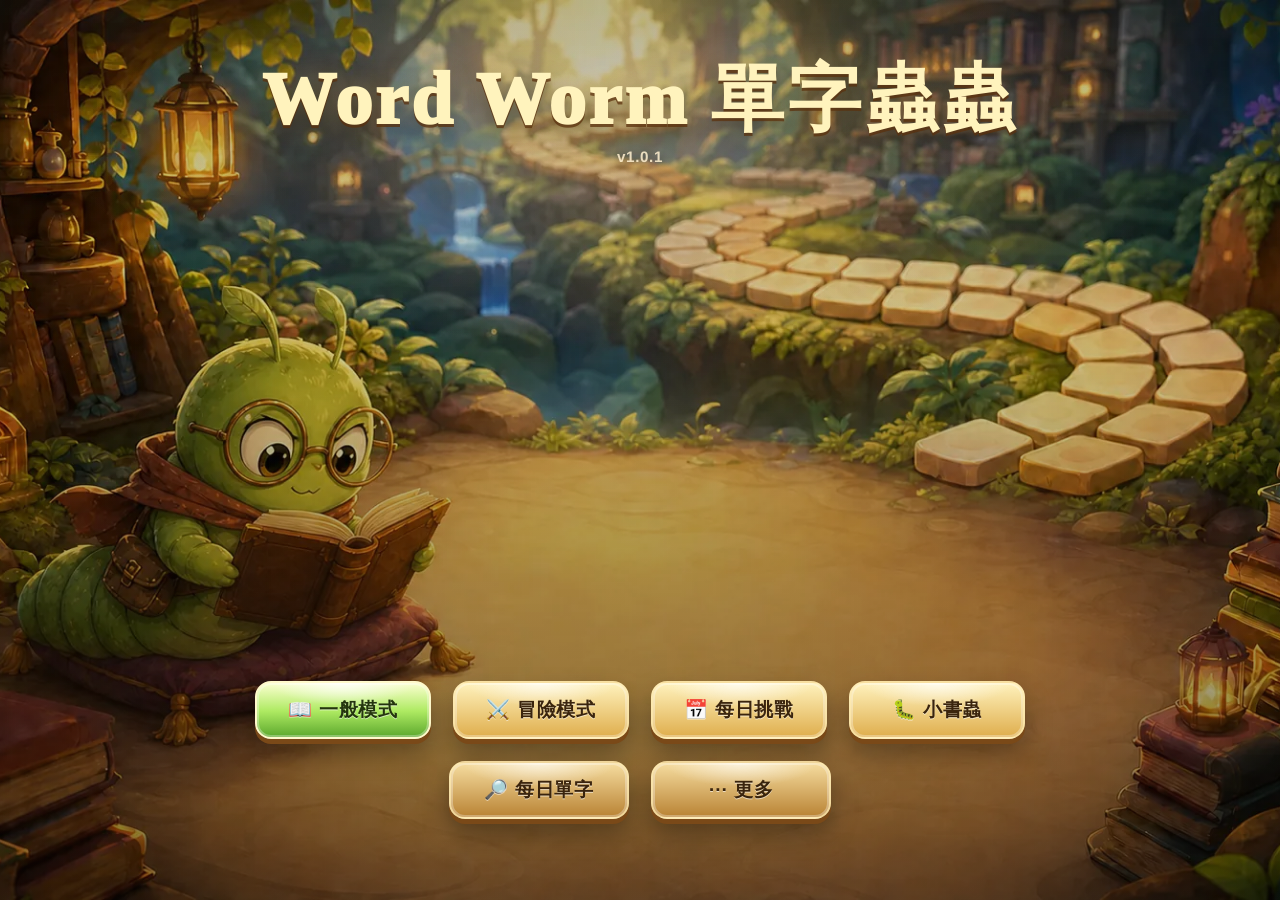
==== index.html @ 9b38b61a "update: 經典模式優化" ====
<!DOCTYPE html>
<html lang="zh-Hant">
<head>
<meta charset="UTF-8">
<meta name="viewport" content="width=device-width, initial-scale=1.0, maximum-scale=1.0, user-scalable=no, viewport-fit=cover">
<title>Word Worm 單字蟲蟲</title>
<meta name="description" content="Word Worm 單字蟲蟲：在手機上拼字、冒險、挑戰每日單字。">
<meta name="theme-color" content="#5c3f20">
<meta name="mobile-web-app-capable" content="yes">
<meta name="apple-mobile-web-app-capable" content="yes">
<meta name="apple-mobile-web-app-title" content="Word Worm">
<meta name="apple-mobile-web-app-status-bar-style" content="black-translucent">
<link rel="manifest" href="./manifest.webmanifest">
<link rel="apple-touch-icon" sizes="180x180" href="./apple-touch-icon.png">
<link rel="apple-touch-icon-precomposed" sizes="180x180" href="./apple-touch-icon.png">
<link rel="icon" href="./favicon.ico" sizes="any">
<link rel="icon" type="image/png" sizes="192x192" href="./assets/icons/icon-192.png">
<!-- CSS 已按職責拆檔；載入順序＝原 style.css 的 cascade 順序，不可任意調換
     （daily-kids.css 內含順序相依的 #mode-select 規則，詳見該檔檔頭說明） -->
<link rel="stylesheet" href="css/base.css">
<link rel="stylesheet" href="css/adventure.css">
<link rel="stylesheet" href="css/board.css">
<link rel="stylesheet" href="css/gameover.css">
<link rel="stylesheet" href="css/daily-kids.css">
<link rel="stylesheet" href="css/word-of-day.css">
</head>
<body class="home-screen">
  <div id="library-bg" aria-hidden="true"></div>
  <h1>Word Worm 單字蟲蟲</h1>
  <div id="app-version" aria-label="版本號">v1.0.1</div>
  <div id="mode-select">
    <button id="modesel-classic" class="mode-btn mode-entry">📖 一般模式</button>
    <button id="modesel-adventure" class="mode-btn mode-entry">⚔️ 冒險模式</button>
    <button id="modesel-daily" class="mode-btn mode-entry">📅 每日挑戰</button>
    <button id="modesel-kids" class="mode-btn mode-entry">🐛 小書蟲</button>
    <button id="wotd-open" class="mode-btn mode-entry utility-btn">🔎 每日單字</button>
    <div id="more-menu" class="more-menu mode-entry">
      <button id="more-toggle" class="mode-btn utility-btn" type="button" aria-expanded="false" aria-controls="more-menu-panel">⋯ 更多</button>
      <div id="more-menu-panel" role="menu" aria-label="更多選項" hidden>
        <button id="profile-open" class="more-menu-item" type="button" role="menuitem">👤 玩家</button>
        <button id="wordbook-open" class="more-menu-item" type="button" role="menuitem">⭐ 我的單字本</button>
        <button id="sync-open" class="more-menu-item" type="button" role="menuitem">🔁 同步進度</button>
      </div>
    </div>
    <button id="home-return" class="mode-btn top-action-btn">🏠 回到首頁</button>
    <button id="sound-toggle" class="mode-btn top-action-btn" aria-pressed="false" title="關閉音效">🔇 關閉音效</button>
  </div>
  <div id="stage">
    <div id="worm-corner">
      <div id="worm-stage">
        <span id="wormface"><svg id="wormsvg" width="52" height="40" viewBox="0 0 52 40">
          <!-- 尾節 -->
          <circle cx="10" cy="30" r="8" fill="#7ec850"/>
          <circle cx="20" cy="28" r="9" fill="#8fd45f"/>
          <!-- 頭 -->
          <circle cx="34" cy="22" r="13" fill="#9ee06e"/>
          <!-- 觸角 -->
          <path d="M28 11 Q26 4 22 3" stroke="#5da13a" stroke-width="2" fill="none" stroke-linecap="round"/>
          <path d="M38 10 Q40 3 44 2" stroke="#5da13a" stroke-width="2" fill="none" stroke-linecap="round"/>
          <circle cx="22" cy="3" r="2.2" fill="#ffd97a"/>
          <circle cx="44" cy="2" r="2.2" fill="#ffd97a"/>
          <!-- 眼鏡 -->
          <circle cx="29" cy="20" r="5.5" fill="#fff" stroke="#3a6fd8" stroke-width="1.8"/>
          <circle cx="41" cy="20" r="5.5" fill="#fff" stroke="#3a6fd8" stroke-width="1.8"/>
          <line x1="34.5" y1="20" x2="35.5" y2="20" stroke="#3a6fd8" stroke-width="1.8"/>
          <!-- 眼睛（可換表情） -->
          <g id="worm-eyes-normal">
            <circle cx="29.5" cy="20.5" r="2.4" fill="#333"/><circle cx="41.5" cy="20.5" r="2.4" fill="#333"/>
            <circle cx="30.3" cy="19.7" r=".8" fill="#fff"/><circle cx="42.3" cy="19.7" r=".8" fill="#fff"/>
          </g>
          <g id="worm-eyes-happy" style="display:none">
            <path d="M27 21 Q29.5 18 32 21" stroke="#333" stroke-width="1.8" fill="none" stroke-linecap="round"/>
            <path d="M39 21 Q41.5 18 44 21" stroke="#333" stroke-width="1.8" fill="none" stroke-linecap="round"/>
          </g>
          <!-- 腮紅 + 嘴 -->
          <circle cx="26" cy="26" r="2" fill="#ffb0a0" opacity=".7"/>
          <circle cx="44" cy="26" r="2" fill="#ffb0a0" opacity=".7"/>
          <path id="worm-mouth" d="M32 28 Q35 31 38 28" stroke="#5a3a1a" stroke-width="1.6" fill="none" stroke-linecap="round"/>
        </svg></span>
        <svg id="worm-shelf" viewBox="0 0 118 26" preserveAspectRatio="xMidYMax meet">
          <ellipse cx="59" cy="23" rx="52" ry="3" fill="#000" opacity=".25"/>
          <rect x="10" y="10" width="98" height="9" rx="2" fill="#8a5a2a"/>
          <rect x="10" y="10" width="98" height="3" rx="1.5" fill="#a8723a"/>
          <rect x="14" y="2" width="90" height="9" rx="2" fill="#6a7a3a"/>
          <rect x="14" y="2" width="90" height="3" rx="1.5" fill="#8a9a5a"/>
        </svg>
      </div>
      <div id="speech-bubble"></div>
    </div>
    <div id="game-panel">
      <div id="adv-hud">
        <section id="adv-map" aria-label="冒險地圖">
          <div id="adv-map-head">
            <div>
              <div id="adv-map-title">冒險地圖</div>
              <div id="adv-map-summary">選擇已解鎖的關卡開始挑戰。</div>
            </div>
            <div class="adv-map-actions">
              <button id="adv-story-open" class="secondary adv-mini-btn">閱讀故事</button>
              <button id="adv-map-reset" class="secondary adv-mini-btn">重新開始遊戲</button>
            </div>
          </div>
          <div id="adv-hero-panel" aria-label="書蟲成長">
            <div class="adv-hero-row">
              <strong id="adv-hero-title">Lex Lv.1</strong>
              <span id="adv-hero-exptext">EXP 0/60</span>
            </div>
            <progress id="adv-hero-expbar" max="60" value="0"></progress>
            <div class="adv-hero-stats">
              <span>Max HP <b id="adv-hero-maxhp">100</b></span>
              <span>傷害 +<b id="adv-hero-atk">0</b></span>
            </div>
          </div>
          <article id="adv-story-card" aria-live="polite">
            <div class="adv-story-kicker">活字圖書館紀錄</div>
            <h2 id="adv-story-title">活字圖書館的裂縫</h2>
            <p id="adv-story-text">午夜十二點，圖書館的燈沒有熄。</p>
            <p id="adv-story-goal">拼回散落的字母，修復失序的書頁。</p>
          </article>
          <div id="adv-map-path"></div>
        </section>
        <section id="adv-battle" aria-label="冒險戰鬥">
          <div id="adv-battle-actions">
            <button id="adv-back-map" class="secondary adv-mini-btn">冒險地圖</button>
            <button id="adv-battle-reset" class="secondary adv-mini-btn">重新開始遊戲</button>
          </div>
          <div id="adv-battle-stage" class="has-adv-stage-theme adv-stage-dusty-library">
            <div id="adv-stage-world" aria-hidden="true">
              <div class="adv-stage-layer adv-stage-far"></div>
              <div class="adv-stage-layer adv-stage-mid"></div>
              <div class="adv-stage-layer adv-stage-ground"></div>
            </div>
            <div id="adv-chapter">第 1 章：塵封的書庫</div>
            <div id="adv-floating-word" aria-label="目前拼出的字"></div>
            <div id="adv-advance-banner" aria-live="polite"></div>
            <div id="adv-combatants">
              <div id="adv-player-combatant" class="adv-combatant">
                <div id="adv-player-sprite" class="adv-sprite-card" aria-label="玩家蟲蟲">
                  <img class="adv-character-img adv-player-img" src="assets/characters/bookworm-hero.webp" width="720" height="577" decoding="async" alt="日式奇幻書蟲">
                </div>
                <div class="adv-nameplate">
                  <div class="adv-name-row"><span id="adv-player-name">Lex Lv.1</span><span id="adv-player-hptext">100/100</span></div>
                  <div class="hpbar-wrap"><div id="adv-player-hpbar" class="hpbar player"></div></div>
                </div>
              </div>
              <div id="adv-damage-preview">預估傷害 —</div>
              <div id="adv-monster-combatant" class="adv-combatant">
                <div class="adv-sprite-card"><div id="adv-monster-sprite"></div></div>
                <div class="adv-nameplate">
                  <div class="adv-name-row"><span id="adv-monster-name">—</span><span id="adv-monster-hptext">0/0</span></div>
                  <div class="hpbar-wrap"><div id="adv-monster-hpbar" class="hpbar monster"></div></div>
                </div>
              </div>
            </div>
          </div>
        </section>
      </div>
      <!-- 每日挑戰 HUD：三個子畫面（entry／topbar+棋盤／locked）由
           body 的 daily-view-* class 切換，邏輯在 js/daily.js -->
      <div id="daily-hud">
        <section id="daily-entry" aria-label="每日挑戰說明">
          <div id="daily-entry-title">📅 每日挑戰 <b id="daily-entry-no">#1</b></div>
          <div id="daily-entry-rules"></div>
          <div id="daily-entry-streak">🔥 連續挑戰 <b>0</b> 天</div>
          <button id="daily-start">開始今日挑戰</button>
        </section>
        <div id="daily-topbar">
          <span id="daily-progress">分數 <b>0</b> / 300</span>
          <span id="daily-tiles">已用 <b>0</b> 磚｜剩 <b>49</b> 磚</span>
          <span id="daily-actions">
            <button id="daily-help" class="secondary" title="查看規則">❓ 規則</button>
            <button id="daily-endrun" class="secondary danger-action">放棄挑戰</button>
          </span>
        </div>
        <section id="daily-locked" aria-label="今日已完成">
          <h3>今日挑戰已完成 ✅</h3>
          <div id="daily-locked-result"></div>
          <button id="daily-locked-copy">📋 複製結果</button>
          <div id="daily-locked-tomorrow">明天再來！距離明日題目</div>
          <div id="daily-countdown">--:--:--</div>
        </section>
      </div>
      <section id="kids-hud" aria-label="小書蟲幼兒模式">
        <div id="kids-toolbar">
          <button id="kids-sticker-open" class="kids-icon-btn" type="button" aria-label="貼紙簿" title="貼紙簿">📒</button>
          <button id="kids-speak" class="kids-icon-btn" type="button" aria-label="再聽一次" title="再聽一次">🔊</button>
          <button id="kids-settings-hold" class="kids-icon-btn" type="button" aria-label="家長設定，長按三秒開啟" title="長按 3 秒開啟家長設定">⚙️</button>
        </div>
        <div id="kids-scene">
          <div id="kids-theme-icon" aria-hidden="true">🌿</div>
          <button id="kids-picture" type="button" aria-label="圖片，點一下再聽一次">🐱</button>
          <div id="kids-slots" aria-label="單字空格"></div>
          <div id="kids-letter-bank" aria-label="字母選項"></div>
        </div>
        <div id="kids-worm-yard" aria-label="小書蟲成長">
          <div id="kids-worm" aria-hidden="true"></div>
        </div>
      </section>
      <div id="rankbar" style="font-size:.75rem;opacity:.8;margin-bottom:4px;">
        <span id="ranktitle">見習書蟲</span>　<progress id="lvprog" max="100" value="0" style="width:120px;height:8px;"></progress>
      </div>
      <div id="hud">
        <span>等級 <b id="level">1</b></span>
        <span>分數 <b id="score">0</b></span>
        <span>單字 <b id="wordcount">0</b></span>
        <span>最佳 <b id="bestword">—</b></span>
      </div>
      <div id="bonusbar" style="font-size:.8rem;margin-bottom:2px;">🎯 獎勵單字：<b id="bonusword" style="color:#8fd47a;letter-spacing:2px;">—</b> <span style="opacity:.6;">(×3 分)</span></div>
      <div id="classic-pressure" aria-live="polite">
        <span id="classic-pressure-main">🔥 Lv.1-2 安全期</span>
        <span id="classic-pressure-note">5 字母以上可降低燃燒壓力</span>
      </div>
      <div id="gem-guide" aria-label="寶石磚獎勵說明">
        <span class="gem-guide-title">◆ 寶石磚</span>
        <span><span class="gem-swatch gem-green"></span><span id="gem-guide-green">綠磚：分數 +100</span></span>
        <span><span class="gem-swatch gem-gold"></span><span id="gem-guide-gold">黃磚：分數 +250</span></span>
        <span><span class="gem-swatch gem-sapphire"></span><span id="gem-guide-sapphire">藍磚：分數 +500</span></span>
        <span><span class="gem-swatch gem-diamond"></span><span id="gem-guide-diamond">鑽石磚：分數 +1000</span></span>
      </div>
      <div id="current">&nbsp;</div>
      <div id="board"></div>
      <div id="controls">
        <button id="submit">拼字！</button>
        <button id="clear" class="secondary">清除</button>
        <button id="shuffle" class="secondary">洗牌：出燃燒磚</button>
        <button id="mode" class="secondary">🎲 經典</button>
      </div>
      <aside id="adv-items-panel" class="adv-side-panel" aria-label="道具欄">
        <div class="adv-panel-title">道具欄 <span id="adv-item-total-tag" class="adv-small-tag">0 個</span></div>
        <div id="adv-items-list" class="adv-items-list"></div>
        <div class="adv-items-help">道具不觸發怪物反擊；通關後會補給。</div>
      </aside>
      <aside id="adv-skills-panel" class="adv-side-panel" aria-label="怪物技能">
        <div class="adv-panel-title">怪物技能 <span id="adv-skill-monster-tag" class="adv-small-tag">—</span></div>
        <div id="adv-skills-list"></div>
      </aside>
      <section id="adv-mobile-drawers" aria-label="手機版冒險摘要">
        <div class="adv-mobile-panel">
          <div class="adv-drawer-row">道具欄 <span id="adv-items-summary">—</span></div>
          <div id="adv-mobile-items-list" class="adv-items-list adv-mobile-items-list"></div>
        </div>
        <div class="adv-drawer-row">怪物技能 <span id="adv-skills-summary">—</span></div>
        <div id="adv-mobile-skills-list" class="adv-mobile-skills-list"></div>
      </section>
    </div>
  </div>
  <div id="toast"></div>
  <div id="wotd-modal" class="word-modal" role="dialog" aria-modal="true" aria-labelledby="wotd-word" hidden>
    <article id="wotd-card" class="word-card">
      <div class="word-card-top">
        <div>
          <div class="word-card-kicker">Word of the Day</div>
          <div id="wotd-date" class="word-card-date">—</div>
        </div>
        <div class="word-card-actions">
          <button id="wotd-speak-word" class="icon-btn speech-only" type="button" title="朗讀單字" aria-label="朗讀單字">🔊</button>
          <button id="wotd-favorite" class="icon-btn" type="button" title="收藏單字" aria-label="收藏單字">☆</button>
          <button id="wotd-close" class="icon-btn" type="button" title="關閉" aria-label="關閉">✕</button>
        </div>
      </div>
      <div id="wotd-loading" class="word-card-loading">每日單字載入中…</div>
      <div id="wotd-content" class="word-card-content" hidden>
        <h2 id="wotd-word">—</h2>
        <div class="word-meta">
          <span id="wotd-ipa">—</span>
          <span id="wotd-pos">—</span>
        </div>
        <dl class="word-defs">
          <div><dt>中文</dt><dd id="wotd-zh">—</dd></div>
          <div><dt>English</dt><dd id="wotd-en">—</dd></div>
        </dl>
        <div class="word-example">
          <div class="word-example-label">Academic</div>
          <p id="wotd-academic">—</p>
          <button id="wotd-speak-academic" class="mini-speak speech-only" type="button" title="朗讀學術例句" aria-label="朗讀學術例句">🔊</button>
        </div>
        <div class="word-example">
          <div class="word-example-label">Everyday</div>
          <p id="wotd-life">—</p>
          <button id="wotd-speak-life" class="mini-speak speech-only" type="button" title="朗讀生活例句" aria-label="朗讀生活例句">🔊</button>
        </div>
      </div>
    </article>
  </div>
  <div id="wordbook-modal" class="word-modal" role="dialog" aria-modal="true" aria-labelledby="wordbook-title" hidden>
    <article id="wordbook-card" class="word-card wordbook-card">
      <div class="word-card-top">
        <div>
          <div class="word-card-kicker">My Vocabulary Notebook</div>
          <h2 id="wordbook-title">我的單字本</h2>
        </div>
        <button id="wordbook-close" class="icon-btn" type="button" title="關閉" aria-label="關閉">✕</button>
      </div>
      <div id="wordbook-empty" class="wordbook-empty">還沒有收藏單字。看到想記的字，按星星就會放進來。</div>
      <div id="wordbook-list" class="wordbook-list"></div>
    </article>
  </div>
  <div id="sync-modal" class="word-modal" role="dialog" aria-modal="true" aria-labelledby="sync-title" hidden>
    <article id="sync-card" class="word-card sync-card">
      <div class="word-card-top">
        <div>
          <div class="word-card-kicker">Progress Sync</div>
          <h2 id="sync-title">同步進度</h2>
        </div>
        <button id="sync-close" class="icon-btn" type="button" title="關閉" aria-label="關閉">✕</button>
      </div>
      <div class="sync-panel">
        <h3>這台裝置 → 另一台裝置</h3>
        <p>在電腦按「產生同步資料」，會匯出目前玩家；把連結傳到手機打開，或把同步碼貼到手機的匯入欄。</p>
        <div class="sync-actions">
          <button id="sync-export" type="button">產生同步資料</button>
          <button id="sync-copy-link" class="secondary" type="button">複製同步連結</button>
          <button id="sync-copy-code" class="secondary" type="button">複製同步碼</button>
        </div>
        <textarea id="sync-export-code" class="sync-code" readonly placeholder="同步碼會出現在這裡"></textarea>
      </div>
      <div class="sync-panel">
        <h3>匯入到這台裝置</h3>
        <p>匯入會覆蓋目前玩家的 Word Worm 進度。建議先確認不要把比較新的手機進度蓋掉。</p>
        <textarea id="sync-import-code" class="sync-code" placeholder="貼上同步碼或同步連結"></textarea>
        <div class="sync-actions">
          <button id="sync-import" type="button">匯入進度</button>
        </div>
      </div>
      <p id="sync-status" aria-live="polite"></p>
    </article>
  </div>
  <div id="profile-modal" class="word-modal" role="dialog" aria-modal="true" aria-labelledby="profile-title" hidden>
    <article id="profile-card" class="word-card profile-card">
      <div class="word-card-top">
        <div>
          <div class="word-card-kicker">Local Players</div>
          <h2 id="profile-title">玩家檔案</h2>
        </div>
        <button id="profile-close" class="icon-btn" type="button" title="關閉" aria-label="關閉">✕</button>
      </div>
      <p class="profile-help">同一台手機或電腦可以切換不同玩家；經典、冒險、每日挑戰、小書蟲和單字本會分開儲存。</p>
      <div id="profile-list" class="profile-list"></div>
      <div class="profile-create">
        <input id="profile-name-input" type="text" maxlength="20" autocomplete="off" placeholder="新玩家名稱">
        <button id="profile-add" type="button">新增玩家</button>
      </div>
      <p id="profile-status" aria-live="polite"></p>
    </article>
  </div>
  <div id="gameover">
    <h2>📚🔥 圖書館燒起來了！</h2>
    <div id="fgamereason">燃燒磚到達底部，遊戲結束。</div>
    <div class="stats">
      最終等級：<b id="flevel">1</b>（<span id="frank">見習書蟲</span>）<br>
      最終分數：<b id="fscore">0</b><br>
      拼出單字：<b id="fwords">0</b> 個<br>
      最佳單字：<b id="fbest">—</b><br>
      <span id="fhiscore"></span>
    </div>
    <div class="gameover-actions">
      <button id="restart">再玩一次</button>
      <button id="classic-home" class="secondary">🏠 回首頁</button>
    </div>
  </div>
  <!-- 每日挑戰結算（顯示機制同 #gameover：加 .show 顯示） -->
  <div id="daily-gameover">
    <h2>📅 每日挑戰 <span id="daily-f-no">#1</span></h2>
    <div class="stats">
      <div id="daily-f-stars">⭐⭐⭐</div>
      <div id="daily-f-line">—</div>
      <div id="daily-f-words">—</div>
    </div>
    <button id="daily-copy">📋 複製結果</button>
    <button id="daily-close" class="secondary">關閉</button>
  </div>
  <!-- 每日挑戰規則浮層（對局中按「?」開啟；點背景或關閉鈕收起） -->
  <div id="daily-rules" role="dialog" aria-modal="true" aria-label="每日挑戰規則">
    <div id="daily-rules-card">
      <h3>📅 每日挑戰規則</h3>
      <div id="daily-rules-body"></div>
      <button id="daily-rules-close">知道了</button>
    </div>
  </div>
  <div id="adv-gameover">
    <img class="adv-gameover-art" src="assets/ui/adv-gameover-defeat.webp" width="1024" height="1536" loading="lazy" decoding="async" alt="Lex exhausted on an open storybook with a cracked magic staff">
    <div class="adv-gameover-panel">
      <h2>💥 被打敗了！</h2>
      <div class="stats">
        打到第 <b id="adv-fchapter">1</b> 章<br>
        擊敗怪物：<b id="adv-fkills">0</b> 隻
      </div>
      <div class="gameover-actions">
        <button id="adv-restart">重新挑戰</button>
        <button id="adv-home" class="secondary">🏠 回首頁</button>
      </div>
    </div>
  </div>
  <div id="adv-story-modal" role="dialog" aria-modal="true" aria-labelledby="adv-story-modal-title">
    <div id="adv-story-book">
      <div class="adv-story-kicker">Word Worm Adventure</div>
      <h2 id="adv-story-modal-title">活字圖書館的裂縫</h2>
      <div id="adv-story-modal-body"></div>
      <div id="adv-story-hint">點任意處繼續</div>
      <div class="adv-story-modal-actions">
        <button id="adv-story-close">繼續冒險</button>
      </div>
    </div>
  </div>
  <div id="kids-stickerbook" class="kids-modal" role="dialog" aria-modal="true" aria-label="貼紙簿" hidden>
    <div class="kids-modal-card">
      <button id="kids-sticker-close" class="kids-modal-close" type="button" aria-label="關閉">✕</button>
      <div id="kids-sticker-grid" aria-label="已收集貼紙"></div>
    </div>
  </div>
  <div id="kids-parent-panel" class="kids-modal" role="dialog" aria-modal="true" aria-labelledby="kids-parent-title" hidden>
    <div class="kids-modal-card kids-parent-card">
      <button id="kids-parent-close" class="kids-modal-close" type="button" aria-label="關閉">✕</button>
      <h2 id="kids-parent-title">家長角落</h2>
      <label class="kids-setting-row">
        <span>小書蟲音量</span>
        <input id="kids-volume" type="range" min="0" max="1" step="0.05">
      </label>
      <button id="kids-reset" class="secondary" type="button">重設小書蟲進度</button>
    </div>
  </div>

<script src="js/game-profile.js"></script>
<script src="js/story.js"></script>
<script src="js/adventure-data.js"></script>
<script src="js/daily.js"></script>
<!-- game 系列載入順序有依賴：core 先（共用狀態）、boot 最後（跨檔繫結與進入點），
     其餘照原始單檔的段落順序排列，詳見各檔檔頭說明 -->
<script src="js/version.js"></script>
<script src="js/game-core.js"></script>
<script src="js/game-audio.js"></script>
<script src="js/game-save.js"></script>
<script src="js/game-board.js"></script>
<script src="js/game-classic.js"></script>
<script src="js/game-adventure.js"></script>
<script src="js/game-adventure-map.js"></script>
<script src="js/game-sync.js"></script>
<script src="js/game-boot.js"></script>
<script src="js/kids.js"></script>
<script src="js/word-of-day.js"></script>
<script>
  if ('serviceWorker' in navigator) {
    window.addEventListener('load', () => {
      navigator.serviceWorker.register('sw.js', { updateViaCache: 'none' }).catch(() => {
        // Service workers require http://localhost or HTTPS; file:// preview cannot register.
      });
    });
  }
</script>
</body>
</html>
---- css/base.css ----
/* ============================================================
 * base.css —— 全站基礎（必須最先載入的 CSS 檔）
 * 內容：:root 字型與主題色變數、通用版面、圖書館背景、
 *       首頁封面、遊戲模式選單。
 * 主題色都定義在下方 :root，想調配色改這裡就好。
 * ============================================================ */

  /* ===== 基本版面 ===== */
  :root {
    --font-zh-ui: "Hiragino Maru Gothic ProN", "Yuanti TC", "PingFang TC", "Noto Sans TC", "Microsoft JhengHei", sans-serif;
    --font-zh-game: "Hannotate TC", "Klee One", "Yuji Syuku", "Noto Serif TC", "Songti TC", "PMingLiU", serif;
    --font-ui: ui-rounded, "Avenir Next", "Trebuchet MS", var(--font-zh-ui);
    --font-display: "Iowan Old Style", "Palatino Linotype", var(--font-zh-game);
    --font-letter: "Arial Rounded MT Bold", "Avenir Next", "Trebuchet MS", "Noto Sans TC", sans-serif;

    /* ===== 主題色變數 =====
       這些色碼原本散落在各 CSS 檔重複出現（出現 4 次以上的才抽成變數），
       集中在這裡之後，想調整配色只要改一個地方，全站同步生效。
       注意：有些相近的顏色（例如 #fff2c8、#ffefbd）刻意「沒有」抽成變數，
       因為它們是不同的顏色，合併會改變畫面外觀。 */
    --gold: #ffd97a;         /* 主金黃：標題文字、按鈕邊框、重點高亮 */
    --gold-deep: #e8b420;    /* 深金：進度條、星等 */
    --gold-pale: #fff2bd;    /* 淡金：亮部文字 */
    --gold-soft: #ffe6a3;    /* 柔金：次要文字 */
    --parchment: #fbead2;    /* 羊皮紙：內文主色 */
    --ivory: #fffaf0;        /* 象牙白：最亮的文字 */
    --sand: #e8c98a;         /* 沙色：輔助文字 */
    --tan: #d8c3a0;          /* 淺棕：說明文字、次要標籤 */
    --bronze: #c9a05c;       /* 古銅：邊框、分隔線 */
    --wood-mid: #9c6a2c;     /* 中木色：木框漸層中段 */
    --wood-brown: #8a6230;   /* 木棕：木框、按鈕底 */
    --wood-dark: #4a2f10;    /* 深木色：深色文字、陰影 */
    --wood-deepest: #3a240d; /* 最深木色：暗部背景 */
    --ink-black: #050302;    /* 墨黑：最深的背景與外框 */
    --leaf-green: #8fd47a;   /* 葉綠：成功狀態、加分提示 */
    --orange: #ff9a52;       /* 暖橘：警示、燃燒磚 */
  }
  * { box-sizing: border-box; margin: 0; padding: 0; -webkit-tap-highlight-color: transparent; }
  html { min-height: 100%; }
  body {
    font-family: var(--font-ui);
    font-optical-sizing: auto;
    text-rendering: geometricPrecision;
    background:
      radial-gradient(ellipse 85% 45% at 50% -8%, rgba(255,205,130,.22), transparent 62%),
      linear-gradient(160deg, #3c2a13 0%, #5c3f20 55%, #3c2a13 100%);
    color: var(--parchment);
    min-height: 100vh;
    min-height: 100dvh;
    display: flex; flex-direction: column; align-items: center;
    user-select: none; -webkit-user-select: none;
    position: relative;
    overflow-x: hidden;
    padding-left: env(safe-area-inset-left);
    padding-right: env(safe-area-inset-right);
    padding-bottom: env(safe-area-inset-bottom);
  }
  /* ===== 圖書館背景 ===== */
  #library-bg {
    position: fixed; inset: 0; z-index: -1; opacity: .55;
    background:
      radial-gradient(ellipse 60% 40% at 50% 0%, rgba(255,200,110,.3), transparent 70%),
      linear-gradient(180deg, rgba(21,12,5,.2), rgba(21,12,5,.45)),
      url("../assets/library-background-gpt.webp") center center / cover no-repeat,
      linear-gradient(160deg, #2c1d0d 0%, #47311a 60%, #2c1d0d 100%);
  }
  body.mode-adventure {
    background:
      radial-gradient(ellipse 42% 24% at 22% 8%, rgba(85,220,255,.18), transparent 66%),
      radial-gradient(ellipse 48% 28% at 78% 12%, rgba(194,80,255,.17), transparent 68%),
      radial-gradient(ellipse 64% 30% at 50% 104%, rgba(129,255,95,.1), transparent 70%),
      linear-gradient(160deg, #29150b 0%, #422013 46%, #1b0b13 100%);
  }
  body.mode-adventure #library-bg {
    opacity: .78;
    background:
      radial-gradient(circle at 16% 18%, rgba(104,245,255,.18) 0 1px, transparent 2px),
      radial-gradient(circle at 74% 12%, rgba(255,222,132,.2) 0 1px, transparent 2px),
      radial-gradient(circle at 42% 28%, rgba(201,98,255,.16) 0 1px, transparent 2px),
      radial-gradient(ellipse 62% 34% at 50% 0%, rgba(255,194,95,.28), transparent 72%),
      radial-gradient(ellipse 56% 46% at 78% 32%, rgba(139,60,255,.16), transparent 70%),
      linear-gradient(180deg, rgba(18,8,10,.22), rgba(18,8,10,.5)),
      url("../assets/library-background-gpt.webp") center center / cover no-repeat,
      linear-gradient(160deg, #17080f 0%, #302012 54%, #120812 100%);
    background-size: auto, auto, auto, auto, auto, auto, cover, auto;
  }
  body.mode-adventure #library-bg::after {
    content: ""; position: absolute; inset: 0; pointer-events: none;
    background:
      radial-gradient(circle at 18% 34%, rgba(118,247,255,.28) 0 1px, transparent 2px),
      radial-gradient(circle at 64% 22%, rgba(255,232,143,.26) 0 1px, transparent 2px),
      radial-gradient(circle at 78% 58%, rgba(200,93,255,.22) 0 1px, transparent 2px),
      radial-gradient(circle at 35% 72%, rgba(119,255,122,.18) 0 1px, transparent 2px);
    background-size: 210px 190px, 260px 220px, 190px 240px, 240px 210px;
    opacity: .82;
    animation: magicStars 8s ease-in-out infinite alternate;
  }
  h1 {
    font-family: var(--font-zh-game);
    font-size: clamp(1rem, 2.5vh, 1.3rem);
    margin: clamp(4px, 1.2vh, 10px) 0 2px;
    letter-spacing: .05em;
    color: var(--gold);
    text-shadow: 0 2px 0 rgba(70,35,10,.72), 0 0 12px rgba(255,217,122,.22);
  }
  #subtitle {
    font-family: var(--font-zh-ui);
    font-size: .72rem;
    font-weight: 700;
    letter-spacing: .04em;
    opacity: .65;
    margin-bottom: clamp(3px, .8vh, 6px);
  }

  /* ===== 首頁封面 ===== */
  body.home-screen {
    justify-content: flex-start;
    overflow: hidden;
    min-height: 100vh;
    min-height: 100dvh;
  }
  body.home-screen #library-bg {
    opacity: 1;
    background:
      linear-gradient(180deg, rgba(20,12,5,.22) 0%, rgba(20,12,5,.08) 36%, rgba(20,12,5,.38) 100%),
      url("../assets/home-cover.webp") center center / cover no-repeat;
  }
  body.home-screen #library-bg::after {
    content: "";
    position: absolute;
    inset: 0;
    pointer-events: none;
    opacity: 1;
    animation: none;
    background:
      radial-gradient(ellipse 70% 34% at 50% 17%, rgba(255,233,168,.14), transparent 64%),
      linear-gradient(180deg, rgba(0,0,0,.08), rgba(0,0,0,.18));
  }
  body.home-screen h1 {
    position: relative;
    z-index: 1;
    margin-top: clamp(28px, 7vh, 68px);
    padding: 0 18px;
    font-size: clamp(2rem, 7vw, 4.6rem);
    line-height: 1;
    font-weight: 950;
    letter-spacing: .045em;
    color: #fff3bd;
    text-align: center;
    text-shadow:
      0 3px 0 rgba(92,49,12,.72),
      0 10px 22px rgba(0,0,0,.42),
      0 0 28px rgba(255,214,117,.38);
  }
  body.home-screen #subtitle {
    position: relative;
    z-index: 1;
    width: min(720px, calc(100vw - 34px));
    margin: 12px auto 0;
    font-size: clamp(.82rem, 2.1vw, 1.05rem);
    font-weight: 750;
    letter-spacing: .045em;
    line-height: 1.55;
    color: #fff0cf;
    text-align: center;
    opacity: .92;
    text-shadow: 0 2px 10px rgba(0,0,0,.58);
  }
  #app-version { display: none; }
  body.home-screen #app-version {
    display: block;
    position: relative;
    z-index: 1;
    margin-top: 10px;
    color: rgba(255,240,207,.86);
    font-family: var(--font-ui);
    font-size: clamp(.78rem, 1.8vw, .95rem);
    font-weight: 850;
    letter-spacing: .04em;
    text-align: center;
    text-shadow: 0 2px 10px rgba(0,0,0,.62);
  }
  body.home-screen #mode-select {
    position: fixed;
    left: 50%;
    bottom: calc(clamp(34px, 9vh, 86px) + env(safe-area-inset-bottom));
    z-index: 2;
    transform: translateX(-50%);
    display: flex;
    gap: clamp(12px, 2.5vw, 22px);
    width: min(620px, calc(100vw - 32px));
    margin: 0;
    justify-content: center;
  }
  .more-menu {
    position: relative;
    display: inline-flex;
    justify-content: center;
  }
  #more-menu-panel {
    position: absolute;
    left: 50%;
    bottom: calc(100% + 10px);
    z-index: 4;
    width: min(230px, calc(100vw - 36px));
    transform: translateX(-50%);
    display: grid;
    gap: 7px;
    padding: 9px;
    border: 1px solid rgba(255,238,184,.56);
    border-radius: 12px;
    background: rgba(32,17,6,.94);
    box-shadow: 0 12px 28px rgba(0,0,0,.42), inset 0 0 0 1px rgba(255,238,184,.12);
  }
  #more-menu-panel[hidden] { display: none; }
  .more-menu-item {
    width: 100%;
    min-height: 44px;
    padding: 9px 12px;
    border: 1px solid rgba(255,238,184,.28);
    border-radius: 8px;
    color: #fff0cf;
    background: rgba(255,255,255,.08);
    font-family: var(--font-zh-ui);
    font-size: .88rem;
    font-weight: 850;
    text-align: left;
    cursor: pointer;
  }
  .more-menu-item:active {
    transform: translateY(1px);
  }
  body.home-screen .mode-btn {
    /* 四顆主模式鈕並列（一般／冒險／每日／小書蟲），窄螢幕交給後面的 RWD 堆疊 */
    min-width: min(176px, calc((100vw - 98px) / 4));
    min-height: 58px;
    padding: 14px 22px;
    border-radius: 16px;
    border-color: rgba(255,238,184,.78);
    color: var(--wood-deepest);
    font-size: clamp(1rem, 2.7vw, 1.2rem);
    background:
      radial-gradient(ellipse 80% 80% at 50% 0%, rgba(255,255,255,.72), transparent 54%),
      linear-gradient(180deg, var(--gold-pale), #dfae4d);
    box-shadow:
      0 5px 0 #7a4918,
      0 14px 26px rgba(0,0,0,.34),
      inset 0 0 0 2px rgba(255,255,255,.3);
    text-shadow: 0 1px 0 rgba(255,255,255,.58);
  }
  body.home-screen .mode-btn.active {
    background:
      radial-gradient(ellipse 80% 80% at 50% 0%, rgba(255,255,255,.82), transparent 52%),
      linear-gradient(180deg, #fcffd1, #aeea62 52%, #5ca82d);
    border-color: #fff9cb;
    color: #24350e;
  }
  body.home-screen #stage { display: none; }

  /* ===== 遊戲模式選單（經典／冒險） ===== */
  #mode-select { display: flex; gap: 8px; margin-bottom: clamp(4px, 1.1vh, 10px); }
  .mode-btn {
    font-family: var(--font-zh-ui); font-size: .8rem; font-weight: 850;
    letter-spacing: .04em;
    padding: 6px 16px; border: 2px solid rgba(255,210,140,.25); border-radius: 999px;
    cursor: pointer; background: rgba(0,0,0,.3); color: var(--tan);
    transition: background .15s, border-color .15s, color .15s, transform .1s;
  }
  .mode-btn:active { transform: translateY(1px); }
  .mode-btn.active {
    background: linear-gradient(145deg, var(--gold), var(--gold-deep));
    color: var(--wood-dark); border-color: #fff2c8;
  }
  body.home-screen .top-action-btn,
  body:not(.home-screen) .mode-entry { display: none; }
  body:not(.home-screen) #more-menu { display: none; }
  body:not(.home-screen) #mode-select {
    justify-content: center;
    flex-wrap: wrap;
  }
  body:not(.home-screen) .top-action-btn {
    min-width: 128px;
    border-color: rgba(255,238,184,.45);
    background: rgba(24,13,4,.58);
    color: #fff0cf;
  }
  body:not(.home-screen) .top-action-btn[aria-pressed="true"] {
    background: linear-gradient(145deg, var(--gold), #b87b27);
    color: var(--wood-deepest);
    border-color: #fff2c8;
  }
  /* 冒險模式下隱藏經典專屬 HUD（Task 70 會補上 #adv-hud 取代） */
  body.mode-adventure #rankbar,
  body.mode-adventure #hud,
  body.mode-adventure #bonusbar,
  body.mode-adventure #mode { display: none; }
---- css/adventure.css ----
/* ===== 冒險模式：地圖 / 戰鬥 HUD ===== */
  body.mode-adventure.adv-view-battle {
    height: 100vh;
    height: 100dvh;
    overflow: hidden;
  }
  #adv-hud { display: none; width: 100%; flex-direction: column; align-items: center; margin-bottom: 10px; }
  body.mode-adventure #adv-hud { display: flex; }
  body.mode-adventure.adv-view-map #current,
  body.mode-adventure.adv-view-map #gem-guide,
  body.mode-adventure.adv-view-map #board,
  body.mode-adventure.adv-view-map #controls { display: none; }
  #adv-map, #adv-battle { width: 100%; }
  /* 冒險道具/技能有桌面側欄與手機摘要兩套 DOM；切換斷點固定在 700px。 */
  #adv-items-panel, #adv-skills-panel, #adv-mobile-drawers { display: none; }
  body.adv-view-map #adv-battle,
  body.adv-view-battle #adv-map { display: none; }
  body.mode-adventure #worm-corner { display: none; }
  body.mode-adventure #stage { width: min(1180px, calc(100vw - 40px)); justify-content: center; }
  body.mode-adventure.adv-view-battle h1 { font-size: clamp(1rem, 2.1vh, 1.25rem); margin-top: 3px; }
  body.mode-adventure.adv-view-battle #subtitle { display: none; }
  body.mode-adventure.adv-view-battle #mode-select { margin-bottom: 4px; }
  body.mode-adventure.adv-view-battle .mode-btn {
    padding: 5px 16px;
    font-size: clamp(.8rem, 1.75vh, .9rem);
  }
  body.mode-adventure.adv-view-battle #game-panel {
    width: 100%;
    display: grid;
    grid-template-columns: 210px minmax(250px, 1fr) 240px;
    grid-template-rows: auto auto auto auto;
    gap: clamp(8px, 1.35vh, 13px);
    align-items: stretch;
    max-height: calc(100dvh - 64px);
    padding: clamp(10px, 1.6vh, 15px) 16px clamp(10px, 1.7vh, 16px);
    border: 5px solid #241208;
    border-radius: 18px;
    background:
      radial-gradient(ellipse 35% 24% at 50% 5%, rgba(117,245,255,.2), transparent 72%),
      radial-gradient(ellipse 24% 32% at 90% 46%, rgba(196,78,255,.22), transparent 74%),
      radial-gradient(ellipse 22% 32% at 8% 50%, rgba(119,255,128,.16), transparent 70%),
      radial-gradient(circle 6px at 18px 18px, var(--gold-soft) 0 34%, var(--wood-mid) 36% 62%, transparent 64%),
      radial-gradient(circle 6px at calc(100% - 18px) 18px, var(--gold-soft) 0 34%, var(--wood-mid) 36% 62%, transparent 64%),
      radial-gradient(circle 6px at 18px calc(100% - 18px), var(--gold-soft) 0 34%, var(--wood-mid) 36% 62%, transparent 64%),
      radial-gradient(circle 6px at calc(100% - 18px) calc(100% - 18px), var(--gold-soft) 0 34%, var(--wood-mid) 36% 62%, transparent 64%),
      linear-gradient(180deg, rgba(255,222,138,.14), transparent 30%),
      repeating-linear-gradient(90deg, rgba(255,255,255,.045) 0 2px, transparent 2px 34px),
      linear-gradient(145deg, #7d4c20 0%, #4a2510 54%, #2c1408 100%);
    box-shadow:
      0 0 28px rgba(118,235,255,.12),
      0 0 44px rgba(167,71,255,.14),
      0 18px 36px rgba(0,0,0,.58),
      inset 0 0 0 2px rgba(255,221,144,.18),
      inset 0 0 30px rgba(0,0,0,.42);
  }
  body.mode-adventure.adv-view-battle #adv-hud { grid-column: 1 / -1; margin-bottom: 0; }
  body.mode-adventure.adv-view-battle #current { display: none; }
  body.mode-adventure.adv-view-battle #gem-guide {
    grid-column: 2; grid-row: 2;
    justify-self: center; align-self: end;
    margin: 0;
  }
  body.mode-adventure.adv-view-battle #board {
    grid-column: 2; grid-row: 3;
    justify-self: center; align-self: center;
    gap: clamp(3px, .8vh, 6px); padding: clamp(8px, 1.2vh, 12px); border-radius: 15px;
    position: relative;
    border: 4px solid #241208;
    background:
      radial-gradient(circle at 50% 50%, rgba(130,255,232,.12), transparent 40%),
      conic-gradient(from 45deg at 50% 50%, rgba(121,255,220,.12), transparent 10%, rgba(197,96,255,.12) 22%, transparent 34%, rgba(255,225,112,.1) 46%, transparent 62%, rgba(116,255,122,.11) 76%, transparent 100%),
      linear-gradient(180deg, rgba(255,220,143,.12), transparent 34%),
      radial-gradient(ellipse 80% 58% at 50% 42%, rgba(255,236,166,.1), transparent 68%),
      linear-gradient(145deg, #3a190b, #1d0c05);
    box-shadow:
      0 10px 20px rgba(0,0,0,.44),
      0 0 26px rgba(160,79,255,.18),
      inset 0 0 0 2px rgba(228,178,89,.2),
      inset 0 0 18px rgba(0,0,0,.58);
  }
  body.mode-adventure.adv-view-battle #controls {
    grid-column: 2; grid-row: 4;
    justify-content: center; flex-wrap: wrap; margin: 0;
    padding: clamp(7px, 1.2vh, 10px) 12px;
    border: 2px solid #2a1408;
    border-radius: 14px;
    background:
      radial-gradient(ellipse 70% 70% at 50% 0%, rgba(138,245,255,.14), transparent 46%),
      linear-gradient(180deg, rgba(255,226,152,.18), rgba(0,0,0,.08)),
      linear-gradient(145deg, #6a3718, #351607);
    box-shadow: 0 0 22px rgba(126,255,184,.12), inset 0 0 0 1px rgba(255,226,152,.18), 0 8px 18px rgba(0,0,0,.35);
  }
  body.mode-adventure.adv-view-battle #submit {
    min-width: 230px; padding: clamp(10px, 1.65vh, 13px) 28px; font-size: clamp(1rem, 2vh, 1.12rem);
    color: #26380d;
    border-color: #fff0ae;
    background:
      radial-gradient(ellipse 80% 80% at 50% 0%, rgba(255,255,255,.75), transparent 48%),
      linear-gradient(180deg, #fbffd1, #b8ee67 48%, #5bad24);
    box-shadow:
      0 0 18px rgba(133,255,83,.48),
      0 0 28px rgba(120,255,210,.28),
      0 5px 0 #3c7219,
      inset 0 0 0 2px rgba(255,255,255,.5);
    text-shadow: 0 1px 0 rgba(255,255,255,.65);
  }
  body.mode-adventure.adv-view-battle #clear {
    padding: clamp(8px, 1.35vh, 10px) 14px; font-size: clamp(.82rem, 1.65vh, .92rem);
    color: #3f260d;
    border-color: #f0ce7f;
    background: linear-gradient(180deg, #ffe9a6, #c8872e);
    box-shadow: 0 3px 0 #744115, inset 0 1px 0 rgba(255,255,255,.5);
  }
  body.mode-adventure.adv-view-battle .col { gap: 5px; }
  body.mode-adventure.adv-view-battle .tile {
    width: clamp(44px, 6.1vh, 56px); height: clamp(44px, 6.1vh, 56px); border-radius: 9px;
    font-size: clamp(1.18rem, 2.75vh, 1.48rem);
    color: #2a1706;
    border: 2px solid #6d4519;
    background:
      radial-gradient(circle at 34% 22%, rgba(255,255,255,.82), transparent 28%),
      radial-gradient(circle at 78% 80%, rgba(154,82,255,.18), transparent 36%),
      linear-gradient(145deg, #fff8d7 0%, #f1d99d 54%, #b77b31 100%);
    box-shadow:
      0 5px 0 #765017,
      0 0 10px rgba(255,225,128,.24),
      0 8px 12px rgba(0,0,0,.38),
      inset 0 0 0 2px rgba(255,255,255,.42);
    text-shadow: 0 1px 0 rgba(255,255,255,.65);
  }
  body.mode-adventure.adv-view-battle .tile.sel {
    transform: translateY(-3px);
    border-color: #d7f58a;
    box-shadow:
      0 0 18px rgba(150,255,104,.76),
      0 0 28px rgba(123,244,255,.48),
      0 6px 0 #4c821d,
      0 10px 14px rgba(0,0,0,.42),
      inset 0 0 0 2px rgba(255,255,255,.55);
  }
  body.mode-adventure.adv-view-battle .tile.gem-green {
    background: linear-gradient(145deg, #e9ffd8, #94ef69 48%, #39a83d);
    box-shadow: 0 0 16px rgba(111,255,100,.62), 0 5px 0 #316a2d, 0 8px 12px rgba(0,0,0,.38);
  }
  body.mode-adventure.adv-view-battle .tile.gem-gold {
    background: linear-gradient(145deg, #fffbd2, #ffe066 48%, #cc8b19);
    box-shadow: 0 0 16px rgba(255,224,90,.68), 0 5px 0 #8d5a10, 0 8px 12px rgba(0,0,0,.38);
  }
  body.mode-adventure.adv-view-battle .tile.gem-sapphire {
    background: linear-gradient(145deg, #e4f7ff, #74c7ff 44%, #315cc2);
    color: #fff;
    text-shadow: 0 1px 0 #14326f;
    box-shadow: 0 0 16px rgba(90,195,255,.7), 0 5px 0 #203d86, 0 8px 12px rgba(0,0,0,.38);
  }
  body.mode-adventure.adv-view-battle .tile.gem-diamond {
    background: linear-gradient(145deg, #ffffff, #d9fbff 45%, #83d7e8);
    box-shadow: 0 0 18px rgba(190,249,255,.76), 0 5px 0 #488999, 0 8px 12px rgba(0,0,0,.38);
  }
  body.mode-adventure.adv-view-battle .tile.locked::after {
    content: ""; width: 14px; height: 11px; right: 5px; top: 5px;
    border: 2px solid #f3e6c4; border-top-width: 6px; border-radius: 2px;
  }
  body.mode-adventure.adv-view-battle .tile.cursed::after {
    content: "C"; top: 3px; right: 5px; font-size: .72rem; color: #fff2c8;
  }
  body.mode-adventure.adv-view-battle .tile.locked,
  body.mode-adventure.adv-view-battle .tile.cursed {
    animation: negativeTilePulse 1.2s ease-in-out infinite alternate;
  }
  body.mode-adventure.adv-view-battle .tile-status-count {
    width: 18px; height: 18px;
    right: -6px; bottom: -6px;
    font-size: .72rem;
  }
  body.mode-adventure.adv-view-battle #adv-items-panel {
    display: block; grid-column: 1; grid-row: 2 / span 3;
  }
  body.mode-adventure.adv-view-battle #adv-skills-panel {
    display: block; grid-column: 3; grid-row: 2 / span 3;
  }
  body.mode-adventure.adv-view-battle .adv-side-panel {
    min-height: 0;
    max-height: 100%;
    overflow-y: auto;
    padding: clamp(9px, 1.3vh, 12px);
  }
  body.mode-adventure.adv-view-battle .adv-panel-title {
    margin-bottom: 8px;
    padding: 6px 8px;
    font-size: clamp(.82rem, 1.6vh, .92rem);
  }
  body.mode-adventure.adv-view-battle .adv-items-list,
  body.mode-adventure.adv-view-battle #adv-skills-list {
    gap: 8px;
  }
  body.mode-adventure.adv-view-battle .adv-item-btn {
    min-height: 64px;
    grid-template-columns: 36px 1fr auto;
    gap: 8px;
    padding: 8px;
  }
  body.mode-adventure.adv-view-battle .adv-item-icon,
  body.mode-adventure.adv-view-battle .adv-skill-icon {
    width: 36px;
    height: 36px;
    font-size: .72rem;
  }
  body.mode-adventure.adv-view-battle .adv-item-name,
  body.mode-adventure.adv-view-battle .adv-skill b {
    font-size: .82rem;
    margin-bottom: 2px;
  }
  body.mode-adventure.adv-view-battle .adv-item-desc,
  body.mode-adventure.adv-view-battle .adv-skill span {
    font-size: .72rem;
    line-height: 1.22;
  }
  body.mode-adventure.adv-view-battle .adv-item-count {
    min-width: 32px;
    padding: 4px 6px;
    font-size: .74rem;
  }
  body.mode-adventure.adv-view-battle .adv-items-help {
    display: none;
  }
  body.mode-adventure.adv-view-battle .adv-skill {
    gap: 8px;
    padding: 8px;
  }
  #adv-map { max-width: min(1040px, 100%); }
  #adv-map-head {
    display: flex; justify-content: space-between; align-items: center; gap: 10px;
    width: 100%; margin-bottom: 8px;
  }
  #adv-map-title {
    color: var(--gold);
    font-family: var(--font-zh-game);
    font-size: 1rem;
    font-weight: 900;
    letter-spacing: .06em;
    text-shadow: 0 2px 0 rgba(54,26,7,.7);
  }
  #adv-map-summary {
    font-family: var(--font-zh-ui);
    font-size: .78rem;
    font-weight: 700;
    letter-spacing: .025em;
    color: var(--tan);
    margin-bottom: 10px;
    line-height: 1.5;
  }
  #adv-hero-panel {
    display: grid;
    gap: 7px;
    width: 100%;
    margin: 0 0 10px;
    padding: 10px 12px;
    border-radius: 12px;
    border: 1px solid rgba(255,217,122,.42);
    background:
      radial-gradient(circle at 18% 12%, rgba(126,255,232,.18), transparent 34%),
      linear-gradient(180deg, rgba(255,231,153,.14), rgba(42,15,8,.46)),
      rgba(25,13,10,.68);
    box-shadow: inset 0 0 0 1px rgba(255,244,184,.1), 0 6px 14px rgba(0,0,0,.24);
  }
  .adv-hero-row,
  .adv-hero-stats {
    display: flex;
    flex-wrap: wrap;
    align-items: center;
    justify-content: space-between;
    gap: 10px;
    font-family: var(--font-zh-ui);
  }
  #adv-hero-title {
    color: #fff0bd;
    font-family: var(--font-zh-game);
    font-size: .92rem;
    font-weight: 950;
    letter-spacing: .035em;
    text-shadow: 0 2px 0 rgba(54,26,7,.72);
  }
  #adv-hero-exptext,
  .adv-hero-stats span {
    color: #dcc498;
    font-size: .72rem;
    font-weight: 850;
    letter-spacing: .025em;
  }
  .adv-hero-stats b {
    color: #8ff5d0;
    font-weight: 950;
  }
  #adv-hero-expbar {
    width: 100%;
    height: 9px;
    overflow: hidden;
    appearance: none;
    border: 1px solid rgba(255,217,122,.34);
    border-radius: 999px;
    background: rgba(0,0,0,.28);
  }
  #adv-hero-expbar::-webkit-progress-bar {
    border-radius: 999px;
    background: rgba(0,0,0,.28);
  }
  #adv-hero-expbar::-webkit-progress-value {
    border-radius: 999px;
    background: linear-gradient(90deg, #76f5d8, #ffd86a);
    box-shadow: 0 0 12px rgba(126,255,232,.42);
  }
  #adv-hero-expbar::-moz-progress-bar {
    border-radius: 999px;
    background: linear-gradient(90deg, #76f5d8, #ffd86a);
    box-shadow: 0 0 12px rgba(126,255,232,.42);
  }
  #adv-map-path {
    position: relative;
    width: 100%;
    aspect-ratio: 9 / 5;
    overflow: hidden;
    border: 3px ridge #d4a34f;
    border-radius: 16px;
    background:
      linear-gradient(180deg, rgba(24,11,5,.06), rgba(24,11,5,.2)),
      url("../assets/maps/adventure-map.webp") center / cover no-repeat;
    box-shadow:
      0 14px 28px rgba(0,0,0,.38),
      inset 0 0 0 2px rgba(255,239,162,.15),
      inset 0 0 34px rgba(0,0,0,.34);
  }
  #adv-map-path::after {
    content: "";
    position: absolute;
    inset: 0;
    pointer-events: none;
    background:
      radial-gradient(ellipse 76% 44% at 50% 0%, rgba(255,238,174,.12), transparent 64%),
      linear-gradient(180deg, rgba(12,5,2,.08), rgba(12,5,2,.24));
  }
  .adv-map-node {
    --map-x: 50%;
    --map-y: 50%;
    position: absolute;
    left: var(--map-x);
    top: var(--map-y);
    z-index: 1;
    display: grid;
    place-items: center;
    width: clamp(74px, 9vw, 112px);
    height: clamp(82px, 10vw, 124px);
    padding: 0;
    border: 0;
    border-radius: 50%;
    text-align: center;
    transform: translate(-50%, -50%);
    color: var(--parchment);
    background: transparent;
    box-shadow: none;
  }
  .adv-map-node::before {
    content: "";
    position: absolute;
    inset: 12% 18% 18%;
    border: 2px solid rgba(255,241,184,.86);
    border-radius: 48% 48% 42% 42% / 58% 58% 36% 36%;
    background:
      radial-gradient(circle at 50% 26%, rgba(255,255,255,.55), transparent 34%),
      linear-gradient(145deg, rgba(118,78,28,.9), rgba(42,19,8,.92));
    box-shadow:
      0 3px 0 rgba(66,32,10,.88),
      0 8px 16px rgba(0,0,0,.42),
      0 0 13px rgba(255,217,122,.24);
    pointer-events: none;
  }
  .adv-map-node::after {
    content: "";
    position: absolute;
    inset: 22% 28% 30%;
    border-radius: 48% 48% 42% 42% / 58% 58% 36% 36%;
    background: radial-gradient(ellipse at 50% 30%, rgba(255,255,255,.34), transparent 62%);
    pointer-events: none;
  }
  .adv-map-node.completed::before {
    border-color: rgba(210,255,178,.95);
    background: linear-gradient(145deg, #c5f28a, #4c9a35);
  }
  .adv-map-node.available::before {
    border-color: #fff5bd;
    background: linear-gradient(145deg, var(--gold-pale), var(--gold-deep) 52%, #9f641b);
  }
  .adv-map-node.locked {
    opacity: .76;
    cursor: default;
  }
  .adv-map-node.locked::before {
    border-color: rgba(210,196,169,.5);
    background: linear-gradient(145deg, rgba(120,115,105,.86), rgba(42,35,31,.9));
    box-shadow: 0 3px 0 rgba(36,28,24,.82), 0 7px 14px rgba(0,0,0,.38);
  }
  .adv-map-node.ongoing {
    box-shadow:
      0 3px 0 rgba(66,32,10,.88),
      0 8px 16px rgba(0,0,0,.42),
      0 0 0 4px rgba(255,217,122,.3),
      0 0 20px rgba(255,217,122,.48);
  }
  .adv-map-node.final {
    width: clamp(84px, 10vw, 126px);
    height: clamp(92px, 11vw, 136px);
  }
  .adv-node-badge {
    width: 64%;
    height: 62%;
    border-radius: 50%;
    display: grid;
    place-items: center;
    color: var(--wood-deepest);
    font-family: var(--font-letter);
    font-size: clamp(.68rem, 1.2vw, .86rem);
    font-weight: 950;
    letter-spacing: 0;
    line-height: 1;
    text-shadow: 0 1px 0 rgba(255,255,255,.46);
    position: relative;
    z-index: 1;
  }
  .adv-map-node.completed .adv-node-badge { color: #1d3414; }
  .adv-map-node.locked .adv-node-badge {
    color: #d5c4a6;
    font-family: var(--font-letter);
    font-size: clamp(.68rem, 1.2vw, .86rem);
    text-shadow: none;
  }
  .adv-node-main {
    position: absolute;
    left: 50%;
    bottom: calc(100% + 8px);
    min-width: 160px;
    max-width: 230px;
    padding: 8px 9px;
    border: 1px solid rgba(255,217,122,.5);
    border-radius: 10px;
    background: rgba(22,10,5,.92);
    box-shadow: 0 8px 18px rgba(0,0,0,.34), inset 0 0 0 1px rgba(255,239,162,.08);
    opacity: 0;
    pointer-events: none;
    transform: translate(-50%, 4px);
    transition: opacity .12s ease, transform .12s ease;
  }
  .adv-map-node:hover .adv-node-main,
  .adv-map-node:focus-visible .adv-node-main {
    opacity: 1;
    transform: translate(-50%, 0);
  }
  .adv-node-main b {
    display: block;
    font-family: var(--font-zh-game);
    font-size: .78rem;
    color: #fff0bd;
    letter-spacing: .035em;
    line-height: 1.22;
  }
  .adv-node-main span {
    display: block;
    font-family: var(--font-zh-ui);
    font-size: .64rem;
    color: var(--tan);
    margin-top: 3px;
    letter-spacing: .02em;
    line-height: 1.35;
  }
  .adv-node-state {
    position: absolute;
    left: 50%;
    top: calc(76% + 4px);
    padding: 2px 6px;
    border-radius: 999px;
    background: rgba(22,10,5,.75);
    color: var(--gold);
    font-family: var(--font-zh-ui);
    font-size: .6rem;
    white-space: nowrap;
    font-weight: 850;
    letter-spacing: .03em;
    opacity: 0;
    transform: translateX(-50%);
    pointer-events: none;
  }
  .adv-map-node.available .adv-node-state,
  .adv-map-node.ongoing .adv-node-state {
    opacity: 1;
  }
  .adv-map-actions { display: flex; gap: 6px; justify-content: flex-end; margin-top: 10px; flex-wrap: wrap; }
  .adv-mini-btn { padding: 6px 10px; font-size: .72rem; border-radius: 999px; }
  #adv-map-head .adv-map-actions { margin-top: 0; }
  #adv-story-card {
    margin: 0 0 10px;
    padding: 12px 13px;
    border: 1px solid rgba(255,217,122,.34);
    border-radius: 12px;
    background:
      radial-gradient(ellipse 80% 70% at 50% 0%, rgba(255,217,122,.12), transparent 56%),
      linear-gradient(145deg, rgba(82,45,18,.74), rgba(28,13,5,.72));
    box-shadow: inset 0 0 0 1px rgba(255,240,190,.08), 0 8px 16px rgba(0,0,0,.22);
  }
  .adv-story-kicker {
    color: var(--leaf-green);
    font-family: var(--font-letter);
    font-size: .66rem;
    font-weight: 950;
    letter-spacing: 1px;
    text-transform: uppercase;
    margin-bottom: 4px;
  }
  #adv-story-card h2 {
    margin: 0 0 6px;
    color: var(--gold);
    font-family: var(--font-zh-game);
    font-size: .96rem;
    font-weight: 900;
    letter-spacing: .05em;
    line-height: 1.25;
    text-shadow: 0 2px 0 rgba(48,22,6,.66);
  }
  #adv-story-card p {
    margin: 0;
    font-family: var(--font-zh-ui);
    color: #f3dcc0;
    font-size: .76rem;
    font-weight: 700;
    letter-spacing: .02em;
    line-height: 1.55;
  }
  #adv-story-goal {
    margin-top: 6px !important;
    color: var(--tan) !important;
  }
  #adv-battle-actions { display: flex; justify-content: flex-end; gap: 6px; width: 100%; margin-bottom: 6px; }
  #adv-battle-stage {
    position: relative; min-height: clamp(210px, 31vh, 290px); border-radius: 15px;
    padding: clamp(11px, 1.8vh, 16px) 20px clamp(12px, 1.9vh, 18px);
    --adv-walk-step1: 44px;
    --adv-walk-step2: 128px;
    --adv-walk-step3: 224px;
    --adv-walk-mid: 292px;
    --adv-walk-end: 360px;
    --adv-stage-drift: -18%;
    --adv-stage-far: none;
    --adv-stage-mid: none;
    --adv-stage-ground: none;
    --adv-stage-far-drift: -5%;
    --adv-stage-mid-drift: -14%;
    --adv-stage-ground-drift: -30%;
    background:
      radial-gradient(circle at 50% 42%, rgba(128,255,238,.16) 0 2px, transparent 3px),
      radial-gradient(circle at 38% 35%, rgba(255,231,145,.14) 0 1px, transparent 2px),
      radial-gradient(circle at 68% 38%, rgba(213,105,255,.18) 0 1px, transparent 2px),
      radial-gradient(ellipse 34% 18% at 72% 27%, rgba(171,69,255,.28), transparent 66%),
      radial-gradient(ellipse 30% 18% at 31% 28%, rgba(100,255,86,.18), transparent 70%),
      radial-gradient(ellipse 46% 18% at 50% 88%, rgba(14,6,2,.72), transparent 70%),
      linear-gradient(180deg, rgba(93,23,35,.65) 0 18%, transparent 18%),
      linear-gradient(180deg, #32120d 0%, #5a2417 36%, #1a0b06 100%);
    border: 3px ridge #d4a34f; overflow: hidden;
    box-shadow:
      0 0 30px rgba(114,244,255,.15),
      0 0 46px rgba(184,76,255,.18),
      0 12px 24px rgba(0,0,0,.45),
      inset 0 0 0 2px rgba(255,239,162,.18),
      inset 0 0 42px rgba(0,0,0,.55);
  }
  #adv-stage-world {
    position: absolute; inset: 0;
    z-index: 0; overflow: hidden; pointer-events: none;
    opacity: 0;
    background: linear-gradient(180deg, #29120a 0%, #57301a 58%, #1a0b06 100%);
  }
  #adv-battle-stage.has-adv-stage-theme #adv-stage-world { opacity: 1; }
  #adv-battle-stage.has-adv-stage-theme::before,
  #adv-battle-stage.has-adv-stage-theme::after { opacity: 0; }
  .adv-stage-layer {
    position: absolute; left: -8%; right: -8%;
    pointer-events: none; will-change: transform;
    background-repeat: repeat-x;
    transform: translateX(0);
  }
  .adv-stage-far {
    inset: 0;
    background-image: var(--adv-stage-far);
    background-size: cover;
    background-position: center bottom;
  }
  #adv-battle-stage.adv-stage-dusty-library .adv-stage-far {
    background-image: url("../assets/stages/dusty-library-far.webp");
  }
  .adv-stage-far::after {
    content: ""; position: absolute; inset: 0;
    background:
      radial-gradient(ellipse 55% 34% at 50% 18%, rgba(255,224,150,.18), transparent 70%),
      linear-gradient(180deg, rgba(42,13,6,.12), rgba(20,7,4,.38));
  }
  .adv-stage-mid {
    inset: clamp(10px, 1.8vh, 18px) 0 clamp(28px, 5vh, 48px);
    background-image: var(--adv-stage-mid);
    background-size: auto 100%;
    background-position: left center;
    opacity: .92;
    filter: drop-shadow(0 8px 7px rgba(0,0,0,.24));
  }
  #adv-battle-stage.adv-stage-dusty-library .adv-stage-mid {
    background-image: url("../assets/stages/dusty-library-mid.webp");
  }
  .adv-stage-ground {
    left: -14%; right: -14%; bottom: -10px; height: 42%;
    background-image: var(--adv-stage-ground);
    background-size: auto 100%;
    background-position: left bottom;
    filter: drop-shadow(0 -8px 9px rgba(0,0,0,.28));
  }
  #adv-battle-stage.adv-stage-dusty-library .adv-stage-ground {
    background-image: url("../assets/stages/dusty-library-ground.webp");
  }
  .adv-stage-ground::after {
    content: ""; position: absolute; left: 0; right: 0; bottom: 0; height: 26%;
    background: linear-gradient(180deg, transparent, rgba(0,0,0,.34));
  }
  #adv-battle-stage::before {
    content: ""; position: absolute; inset: clamp(12px, 2vh, 22px) 20px clamp(42px, 7vh, 66px);
    z-index: 0; pointer-events: none;
    background:
      radial-gradient(ellipse 28% 26% at 28% 58%, rgba(90,255,121,.22), transparent 68%),
      radial-gradient(ellipse 30% 26% at 72% 58%, rgba(201,81,255,.26), transparent 70%),
      radial-gradient(ellipse 40% 50% at 50% 42%, rgba(255,177,104,.3), transparent 64%),
      linear-gradient(90deg,
        transparent 0 8%,
        rgba(71,42,24,.94) 8% 11%,
        rgba(207,164,86,.72) 11% 11.7%,
        transparent 11.7% 31%,
        rgba(71,42,24,.84) 31% 34%,
        rgba(207,164,86,.66) 34% 34.7%,
        transparent 34.7% 65%,
        rgba(71,42,24,.84) 65% 68%,
        rgba(207,164,86,.66) 68% 68.7%,
        transparent 68.7% 88%,
        rgba(71,42,24,.94) 88% 91%,
        rgba(207,164,86,.72) 91% 91.7%,
        transparent 91.7% 100%),
      linear-gradient(180deg, rgba(255,159,108,.3), rgba(48,17,14,.1) 55%, rgba(0,0,0,.36));
    border-radius: 14px;
    opacity: .96;
    box-shadow: inset 0 0 34px rgba(111,243,255,.08);
  }
  #adv-battle-stage::after {
    content: ""; position: absolute; left: 0; right: 0; bottom: 0; height: clamp(58px, 9.5vh, 78px);
    z-index: 1; pointer-events: none;
    background:
      radial-gradient(circle at 30% 28%, rgba(116,255,213,.25), transparent 28%),
      radial-gradient(circle at 70% 24%, rgba(199,92,255,.24), transparent 30%),
      radial-gradient(ellipse 55% 20% at 50% 38%, rgba(0,0,0,.42), transparent 76%),
      repeating-linear-gradient(90deg, rgba(255,220,130,.12) 0 2px, transparent 2px 58px),
      linear-gradient(180deg, #9a5b22 0%, #6b3514 46%, #2f1408 100%);
    border-top: 4px solid rgba(230,174,82,.55);
  }
  #adv-chapter {
    position: absolute; top: clamp(10px, 1.7vh, 16px); left: 50%; transform: translateX(-50%);
    width: max-content; max-width: 80%; text-align: center;
    z-index: 5;
    padding: clamp(6px, 1vh, 8px) 18px;
    color: #39200b; font-family: var(--font-zh-game); font-weight: 950; font-size: clamp(.86rem, 1.8vh, 1rem);
    letter-spacing: .05em;
    letter-spacing: .03em;
    background:
      linear-gradient(90deg, transparent 0 4%, rgba(85,42,13,.35) 4% 5%, transparent 5% 95%, rgba(85,42,13,.35) 95% 96%, transparent 96%),
      linear-gradient(180deg, #fff5c5, #dcae55);
    border: 2px solid #6d3d12;
    border-radius: 999px;
    box-shadow: 0 4px 10px rgba(0,0,0,.35), inset 0 0 0 1px rgba(255,255,255,.42);
  }
  #adv-chapter::before,
  #adv-chapter::after {
    content: "✦"; color: #7eefe8; margin: 0 8px 0 0;
    text-shadow: 0 0 8px rgba(90,255,235,.8);
  }
  #adv-chapter::after { margin: 0 0 0 8px; }
  #adv-floating-word {
    position: absolute; top: clamp(38px, 6vh, 50px); left: 50%; transform: translateX(-50%);
    display: flex; gap: clamp(5px, .9vh, 8px); z-index: 6; min-height: clamp(37px, 5.5vh, 46px);
  }
  #adv-advance-banner {
    position: absolute; left: 50%; bottom: clamp(62px, 10vh, 84px); z-index: 7;
    min-width: 190px; max-width: min(78%, 420px);
    padding: 9px 16px; border-radius: 999px;
    color: #37210c; text-align: center; font-size: .84rem; font-weight: 950;
    background:
      radial-gradient(circle at 50% 0%, rgba(255,255,255,.74), transparent 42%),
      linear-gradient(180deg, #fff4bf, #d9a246);
    border: 2px solid #6d3d12;
    box-shadow: 0 0 18px rgba(255,205,90,.32), 0 0 22px rgba(128,255,233,.2), 0 5px 10px rgba(0,0,0,.34);
    opacity: 0; pointer-events: none;
    transform: translate(-50%, 8px) scale(.96);
    transition: opacity .18s ease, transform .18s ease;
  }
  #adv-battle-stage.adv-advancing #adv-advance-banner {
    opacity: 1;
    transform: translate(-50%, 0) scale(1);
  }
  .adv-word-chip {
    width: clamp(34px, 5.2vh, 42px); height: clamp(37px, 5.7vh, 46px); display: grid; place-items: center;
    font-family: var(--font-letter);
    border-radius: 8px; color: #2b1807; font-weight: 950; font-size: clamp(1.05rem, 2.6vh, 1.35rem);
    letter-spacing: .02em;
    border: 2px solid #6f4619;
    background:
      radial-gradient(circle at 72% 76%, rgba(126,255,232,.22), transparent 34%),
      radial-gradient(circle at 32% 22%, rgba(255,255,255,.85), transparent 28%),
      linear-gradient(155deg, #fff9d8, #f0d38f 58%, #b9782d);
    box-shadow: 0 0 16px rgba(205,90,255,.48), 0 0 24px rgba(103,241,255,.3), 0 4px 0 #734a18, 0 8px 12px rgba(0,0,0,.45), inset 0 1px 1px rgba(255,255,255,.85);
  }
  #adv-combatants {
    position: absolute; inset: clamp(50px, 8vh, 62px) 30px clamp(12px, 2vh, 18px);
    display: grid; grid-template-columns: 1fr minmax(150px, 220px) 1fr;
    align-items: end; gap: 18px;
    z-index: 3;
  }
  .adv-combatant { display: grid; gap: 8px; align-items: end; }
  #adv-player-combatant { justify-items: start; }
  #adv-monster-combatant { justify-items: end; }
  .adv-sprite-card {
    width: clamp(145px, 22vh, 190px); height: clamp(100px, 15.5vh, 132px); display: grid; place-items: end center;
    position: relative;
    filter: drop-shadow(0 9px 8px rgba(0,0,0,.5));
  }
  .adv-sprite-card::before {
    content: ""; position: absolute; left: 8%; right: 8%; bottom: 10px; height: clamp(62px, 10vh, 82px);
    z-index: 0; border-radius: 50%;
    background: radial-gradient(ellipse at center, rgba(120,255,206,.28), rgba(120,255,206,.12) 38%, transparent 70%);
    filter: blur(8px);
    animation: magicAura 3.6s ease-in-out infinite;
  }
  #adv-player-combatant .adv-sprite-card::before {
    background: radial-gradient(ellipse at center, rgba(126,255,96,.34), rgba(82,228,255,.14) 42%, transparent 72%);
  }
  #adv-monster-combatant .adv-sprite-card::before {
    background: radial-gradient(ellipse at center, rgba(211,72,255,.34), rgba(255,95,122,.12) 44%, transparent 74%);
  }
  .adv-sprite-card::after {
    content: ""; position: absolute; left: 13%; right: 13%; bottom: 2px; height: 15px;
    z-index: 0; border-radius: 50%; background: rgba(0,0,0,.32); filter: blur(2px);
  }
  .adv-sprite-card > * { position: relative; z-index: 1; }
  .adv-character-img {
    display: block;
    max-width: 100%;
    max-height: clamp(104px, 16vh, 144px);
    object-fit: contain;
    object-position: center bottom;
    user-select: none;
    -webkit-user-drag: none;
  }
  .adv-player-img { max-height: clamp(108px, 16.5vh, 148px); }
  #adv-monster-sprite { display: grid; place-items: end center; filter: drop-shadow(0 4px 4px rgba(0,0,0,.4)); }
  #adv-monster-sprite .adv-monster-img { max-width: clamp(145px, 22vh, 190px); max-height: clamp(104px, 16vh, 140px); }
  #adv-monster-sprite .adv-monster-img.is-boss { max-width: clamp(158px, 24vh, 210px); max-height: clamp(108px, 16.5vh, 148px); }
  #adv-battle-stage.adv-advancing .adv-stage-far { animation: advFarDrift 1.65s ease-in-out both; }
  #adv-battle-stage.adv-advancing .adv-stage-mid { animation: advMidDrift 1.65s ease-in-out both; }
  #adv-battle-stage.adv-advancing .adv-stage-ground { animation: advGroundDrift 1.65s ease-in-out both; }
  #adv-battle-stage.adv-advancing::before { animation: advStageDrift 1.65s ease-in-out both; }
  #adv-battle-stage.adv-advancing::after { animation: advFloorDrift 1.65s ease-in-out both; }
  #adv-battle-stage.adv-advancing #adv-floating-word,
  #adv-battle-stage.adv-advancing #adv-damage-preview {
    opacity: 0;
    transition: opacity .18s ease;
  }
  #adv-battle-stage.adv-advancing .adv-nameplate {
    opacity: .3;
    transition: opacity .2s ease;
  }
  #adv-battle-stage.adv-advancing #adv-player-sprite {
    animation: advPlayerAdvance 1.65s ease-in-out both;
  }
  #adv-battle-stage.adv-advancing #adv-monster-combatant .adv-sprite-card {
    animation: advMonsterDefeat 1.35s ease-in both;
  }
  #adv-battle-stage.adv-encountering #adv-player-sprite {
    animation: advPlayerSettle .62s ease-out both;
  }
  #adv-battle-stage.adv-encountering #adv-monster-combatant .adv-sprite-card {
    animation: advMonsterEnter .62s ease-out both;
  }
  .adv-nameplate {
    min-width: clamp(210px, 24vw, 250px); padding: 8px 10px; border-radius: 10px;
    color: #ffeabb;
    background:
      linear-gradient(180deg, rgba(255,230,162,.12), rgba(0,0,0,.18)),
      rgba(42,15,8,.72);
    border: 2px solid rgba(214,164,83,.55);
    box-shadow: inset 0 0 0 1px rgba(255,244,184,.14), 0 5px 12px rgba(0,0,0,.28);
  }
  .adv-name-row {
    display: flex; justify-content: space-between; gap: 10px;
    font-family: var(--font-zh-ui); font-weight: 900; font-size: clamp(.82rem, 1.65vh, .92rem); margin-bottom: 5px;
    letter-spacing: .02em;
  }
  #adv-damage-preview {
    align-self: end; justify-self: center; margin-bottom: clamp(9px, 1.5vh, 14px);
    padding: clamp(8px, 1.2vh, 10px) 15px; border-radius: 999px; color: #40240b;
    position: relative;
    background:
      radial-gradient(circle at 50% 0%, rgba(255,255,255,.7), transparent 42%),
      linear-gradient(180deg, var(--gold-pale), #d49c40);
    border: 2px solid #6d3d12;
    text-align: center; font-family: var(--font-zh-ui); font-weight: 900; font-size: clamp(.82rem, 1.6vh, .92rem);
    letter-spacing: .03em;
    box-shadow: 0 0 18px rgba(255,205,90,.32), 0 0 22px rgba(128,255,233,.2), 0 5px 10px rgba(0,0,0,.34);
  }
  #adv-damage-preview::before {
    content: ""; position: absolute; inset: -7px -12px; z-index: -1; border-radius: 999px;
    background: conic-gradient(from 20deg, rgba(129,255,232,.55), transparent 18%, rgba(203,87,255,.45) 34%, transparent 52%, rgba(255,223,122,.52) 70%, transparent 100%);
    filter: blur(8px); opacity: .62;
  }
  .adv-side-panel {
    min-height: 284px; padding: 12px; border-radius: 14px;
    background:
      radial-gradient(circle at 18% 18%, rgba(111,245,255,.14) 0 1px, transparent 2px),
      radial-gradient(circle at 78% 36%, rgba(204,88,255,.14) 0 1px, transparent 2px),
      radial-gradient(ellipse 90% 48% at 50% 0%, rgba(255,201,118,.14), transparent 72%),
      repeating-linear-gradient(90deg, rgba(255,255,255,.035) 0 2px, transparent 2px 18px),
      linear-gradient(180deg, #4a0713, #21050b 62%, #130205);
    background-size: 120px 110px, 160px 150px, auto, auto, auto;
    border: 4px solid #231006;
    box-shadow:
      inset 0 0 0 2px rgba(214,164,83,.36),
      0 0 20px rgba(184,76,255,.14),
      inset 0 0 22px rgba(0,0,0,.48),
      0 9px 18px rgba(0,0,0,.42);
  }
  .adv-panel-title {
    display: flex; align-items: center; justify-content: space-between; gap: 8px;
    margin-bottom: 10px; padding: 7px 9px;
    color: #43260b; font-family: var(--font-zh-game); font-size: .88rem; font-weight: 950;
    letter-spacing: .05em;
    border-radius: 10px;
    background: linear-gradient(180deg, #fff3bf, #d5a34d);
    border: 1px solid #7b4814;
    box-shadow: inset 0 1px 0 rgba(255,255,255,.55);
  }
  .adv-small-tag {
    color: #f8eabf; background: #54220d; border-radius: 999px;
    padding: 3px 8px; font-size: .68rem; font-weight: 900;
    box-shadow: inset 0 0 0 1px rgba(255,217,132,.24);
  }
  .adv-items-list { display: grid; gap: 9px; }
  .adv-item-btn {
    width: 100%; min-height: 70px;
    display: grid; grid-template-columns: 38px 1fr auto; gap: 9px; align-items: center;
    padding: 8px; border-radius: 10px; text-align: left;
    color: #ffefbd;
    background:
      radial-gradient(circle at 85% 20%, rgba(126,255,232,.24), transparent 28%),
      linear-gradient(90deg, rgba(255,211,112,.12), transparent 48%),
      rgba(0,0,0,.28);
    border: 1px solid rgba(245,199,105,.3);
    box-shadow: inset 0 1px 0 rgba(255,255,255,.05), 0 2px 0 rgba(0,0,0,.22);
  }
  .adv-item-btn:active { transform: translateY(1px); box-shadow: inset 0 1px 0 rgba(255,255,255,.05); }
  .adv-item-btn:disabled {
    opacity: .46; cursor: default; transform: none;
    filter: grayscale(.35);
  }
  .adv-item-icon {
    width: 38px; height: 38px; display: grid; place-items: center; border-radius: 10px;
    color: #2f1d0a; font-size: .78rem; font-weight: 950;
    background:
      radial-gradient(circle at 72% 76%, rgba(127,255,236,.22), transparent 30%),
      radial-gradient(circle at 35% 20%, rgba(255,255,255,.7), transparent 30%),
      linear-gradient(145deg, #f8e28e, #b87a25);
    box-shadow: 0 0 12px rgba(255,208,96,.36), 0 0 16px rgba(130,255,232,.2), 0 2px 0 #6d3f13;
  }
  .adv-item-name { display: block; margin-bottom: 2px; color: #ffefbd; font-family: var(--font-zh-ui); font-size: .82rem; font-weight: 950; letter-spacing: .025em; }
  .adv-item-desc { display: block; color: #dfc492; font-family: var(--font-zh-ui); font-size: .72rem; font-weight: 700; line-height: 1.25; letter-spacing: .015em; }
  .adv-item-count {
    min-width: 34px; padding: 4px 7px; border-radius: 999px;
    color: #38210b; background: linear-gradient(180deg, var(--gold-pale), #d49c40);
    border: 1px solid #7b4814; text-align: center; font-size: .75rem; font-weight: 950;
    box-shadow: inset 0 1px 0 rgba(255,255,255,.45);
  }
  .adv-items-help {
    margin-top: 10px; padding: 8px 9px; border-radius: 10px;
    color: #e8c88b; background: rgba(0,0,0,.2);
    border: 1px dashed rgba(255,223,160,.28);
    font-family: var(--font-zh-ui); font-size: .7rem; font-weight: 800; line-height: 1.35;
    letter-spacing: .02em;
  }
  #adv-skills-list,
  .adv-mobile-skills-list { display: grid; gap: 9px; }
  .adv-skill {
    display: grid; grid-template-columns: 34px 1fr; gap: 9px; align-items: center;
    padding: 8px; border-radius: 10px;
    background:
      radial-gradient(circle at 85% 20%, rgba(127,255,237,.3), transparent 28%),
      linear-gradient(90deg, rgba(255,211,112,.08), transparent 44%),
      rgba(0,0,0,.26);
    border: 1px solid rgba(245,199,105,.28);
    box-shadow: inset 0 1px 0 rgba(255,255,255,.04);
  }
  .adv-skill-icon {
    width: 34px; height: 34px; display: grid; place-items: center; border-radius: 9px;
    color: #2e1d0a;
    background:
      radial-gradient(circle at 74% 76%, rgba(127,255,236,.24), transparent 30%),
      radial-gradient(circle at 35% 20%, rgba(255,255,255,.72), transparent 30%),
      linear-gradient(145deg, #f8e28e, #b87a25);
    font-weight: 950; font-size: .72rem;
    box-shadow: 0 0 12px rgba(255,208,96,.38), 0 0 16px rgba(130,255,232,.22), 0 2px 0 #6d3f13;
  }
  .adv-skill b { display: block; color: #ffefbd; font-family: var(--font-zh-ui); font-size: .82rem; margin-bottom: 2px; letter-spacing: .025em; }
  .adv-skill span { color: #dfc492; font-family: var(--font-zh-ui); font-size: .72rem; font-weight: 700; line-height: 1.25; letter-spacing: .015em; }
  #adv-mobile-drawers { gap: 8px; }
  .adv-mobile-panel {
    display: grid; gap: 8px; padding: 8px; border-radius: 12px;
    background: rgba(30,17,6,.34);
    border: 1px solid rgba(255,220,150,.14);
  }
  .adv-drawer-row {
    display: flex; align-items: center; justify-content: space-between; gap: 10px;
    min-height: 44px; padding: 9px 11px; border-radius: 11px;
    color: #ffe0a0; background: rgba(30,17,6,.42);
    border: 1px solid rgba(255,220,150,.16); font-family: var(--font-zh-ui); font-weight: 950;
    letter-spacing: .025em;
  }
  .adv-drawer-row span { color: #d0b890; font-size: .75rem; font-weight: 800; text-align: right; }
  .adv-row { display: flex; align-items: center; gap: 8px; width: 100%; max-width: 320px; margin-bottom: 4px; font-size: .78rem; }
  .hpbar-wrap { flex: 1; height: clamp(7px, 1.3vh, 10px); background: rgba(0,0,0,.45); border-radius: 6px; overflow: hidden; border: 1px solid rgba(0,0,0,.5); }
  .hpbar { height: 100%; transition: width .3s ease; }
  .hpbar.monster {
    background: linear-gradient(90deg, #e2542a, #ff68c8 58%, #ffbe52);
    box-shadow: 0 0 10px rgba(255,88,190,.45);
  }
  .hpbar.player {
    background: linear-gradient(90deg, #5fbf4a, #76ffd8 58%, var(--leaf-green));
    box-shadow: 0 0 10px rgba(111,255,218,.45);
  }
  .hptext { min-width: 52px; text-align: right; opacity: .85; }

  @keyframes magicAura {
    0%, 100% { opacity: .64; transform: scale(.96); }
    50% { opacity: .95; transform: scale(1.06); }
  }

  @keyframes magicStars {
    from { opacity: .52; transform: translateY(0); }
    to { opacity: .86; transform: translateY(-6px); }
  }

  @keyframes advFarDrift {
    0% { transform: translateX(0); }
    100% { transform: translateX(var(--adv-stage-far-drift)); }
  }

  @keyframes advMidDrift {
    0% { transform: translateX(0); }
    100% { transform: translateX(var(--adv-stage-mid-drift)); }
  }

  @keyframes advGroundDrift {
    0% { transform: translateX(0); }
    100% { transform: translateX(var(--adv-stage-ground-drift)); }
  }

  @keyframes advStageDrift {
    0% { transform: translateX(0); filter: brightness(1); }
    48% { transform: translateX(calc(var(--adv-stage-drift) * .55)); filter: brightness(1.12); }
    100% { transform: translateX(var(--adv-stage-drift)); filter: brightness(1); }
  }

  @keyframes advFloorDrift {
    0% { transform: translateX(0); }
    100% { transform: translateX(calc(var(--adv-stage-drift) * 1.25)); }
  }

  @keyframes advPlayerAdvance {
    0% { transform: translateX(0) translateY(0) scale(1); }
    14% { transform: translateX(calc(var(--adv-walk-step1) * .45)) translateY(-8px) rotate(-1deg) scale(1.03); }
    28% { transform: translateX(var(--adv-walk-step1)) translateY(0) rotate(1deg) scale(1); }
    44% { transform: translateX(var(--adv-walk-step2)) translateY(-7px) rotate(-1deg) scale(1.035); }
    62% { transform: translateX(var(--adv-walk-step3)) translateY(0) rotate(1deg) scale(1); opacity: 1; }
    82% { transform: translateX(var(--adv-walk-mid)) translateY(-5px) rotate(-.5deg) scale(1.02); opacity: .95; }
    100% { transform: translateX(var(--adv-walk-end)) translateY(0) scale(.98); opacity: 0; }
  }

  @keyframes advMonsterDefeat {
    0% { transform: translateX(0) scale(1); opacity: 1; filter: saturate(1); }
    22% { transform: translateX(8px) translateY(-8px) rotate(2deg) scale(1.04); opacity: 1; }
    54% { transform: translateX(34px) translateY(10px) rotate(-5deg) scale(.9); opacity: .56; filter: saturate(.8); }
    100% { transform: translateX(96px) translateY(22px) rotate(-10deg) scale(.72); opacity: 0; filter: saturate(.55); }
  }

  @keyframes advPlayerSettle {
    0% { transform: translateX(calc(var(--adv-walk-step1) * -1)) translateY(0) scale(.98); opacity: .35; }
    46% { transform: translateX(16px) translateY(-6px) scale(1.03); opacity: 1; }
    72% { transform: translateX(4px) translateY(0) scale(1.01); opacity: 1; }
    100% { transform: translateX(0) translateY(0) scale(1); opacity: 1; }
  }

  @keyframes advMonsterEnter {
    0% { transform: translateX(var(--adv-walk-step3)) translateY(8px) scale(.82); opacity: 0; }
    70% { transform: translateX(-6px) translateY(-3px) scale(1.04); opacity: 1; }
    100% { transform: translateX(0) translateY(0) scale(1); opacity: 1; }
  }

  @media (prefers-reduced-motion: reduce) {
    body.mode-adventure #library-bg::after,
    .adv-sprite-card::before,
    #adv-battle-stage.adv-advancing .adv-stage-far,
    #adv-battle-stage.adv-advancing .adv-stage-mid,
    #adv-battle-stage.adv-advancing .adv-stage-ground,
    #adv-battle-stage.adv-advancing::before,
    #adv-battle-stage.adv-advancing::after,
    #adv-battle-stage.adv-advancing #adv-player-sprite,
    #adv-battle-stage.adv-advancing #adv-monster-combatant .adv-sprite-card,
    #adv-battle-stage.adv-encountering #adv-player-sprite,
    #adv-battle-stage.adv-encountering #adv-monster-combatant .adv-sprite-card,
    body.mode-adventure.adv-view-battle .tile.locked,
    body.mode-adventure.adv-view-battle .tile.cursed { animation: none; }
  }

  @media (max-width: 700px) {
    body.mode-adventure.adv-view-battle {
      height: auto;
      min-height: 100vh;
      min-height: 100dvh;
      overflow-x: hidden;
      overflow-y: auto;
    }
    body.mode-adventure #stage { width: min(100vw - 20px, 430px); }
    body.mode-adventure.adv-view-battle #game-panel {
      width: 100%; min-width: 0;
      grid-template-columns: minmax(0, 1fr); gap: 10px; padding: 12px;
      max-height: none;
    }
    body.mode-adventure #adv-hud,
    body.mode-adventure #adv-battle,
    body.mode-adventure #adv-map { min-width: 0; }
    body.mode-adventure.adv-view-battle #adv-hud,
    body.mode-adventure.adv-view-battle #gem-guide,
    body.mode-adventure.adv-view-battle #board,
    body.mode-adventure.adv-view-battle #controls,
    body.mode-adventure.adv-view-battle #adv-mobile-drawers {
      grid-column: 1; grid-row: auto;
    }
    body.mode-adventure.adv-view-battle #adv-items-panel,
    body.mode-adventure.adv-view-battle #adv-skills-panel {
      display: none;
    }
    body.mode-adventure.adv-view-battle #adv-mobile-drawers {
      display: grid;
      padding-bottom: calc(8px + env(safe-area-inset-bottom));
    }
    #adv-battle-actions { justify-content: center; flex-wrap: wrap; }
    #adv-battle-actions .adv-mini-btn {
      flex: 1 1 calc(50% - 4px); min-width: 0;
      padding: 6px 8px; font-size: .68rem;
      overflow: hidden; text-overflow: ellipsis; white-space: nowrap;
    }
    #adv-battle-stage {
      min-height: clamp(150px, 24vh, 200px); padding: 8px 10px;
      --adv-walk-step1: 24px;
      --adv-walk-step2: 58px;
      --adv-walk-step3: 98px;
      --adv-walk-mid: 128px;
      --adv-walk-end: 158px;
      --adv-stage-drift: -12%;
      --adv-stage-far-drift: -4%;
      --adv-stage-mid-drift: -10%;
      --adv-stage-ground-drift: -22%;
    }
    #adv-chapter {
      top: 10px; left: 10px; right: 10px; transform: none;
      width: auto; max-width: none; padding: 6px 10px;
      font-size: .82rem; overflow: hidden; text-overflow: ellipsis; white-space: nowrap;
    }
    #adv-floating-word { top: 30px; gap: 5px; }
    #adv-advance-banner {
      bottom: 52px; min-width: 0; max-width: 82%;
      padding: 7px 11px; font-size: .72rem;
    }
    .adv-word-chip { width: 33px; height: 37px; border-radius: 8px; font-size: 1.05rem; }
    .adv-stage-mid { inset: 24px 0 44px; opacity: .84; }
    .adv-stage-ground { bottom: -10px; height: 42%; }
    #adv-combatants { inset: 44px 12px 10px; grid-template-columns: 1fr 1fr; gap: 6px; }
    #adv-damage-preview { display: none; }
    .adv-sprite-card { width: 112px; height: 78px; }
    .adv-character-img,
    .adv-player-img,
    #adv-monster-sprite .adv-monster-img,
    #adv-monster-sprite .adv-monster-img.is-boss {
      max-width: 112px;
      max-height: 80px;
    }
    .adv-nameplate { min-width: 0; width: 100%; padding: 5px 7px; }
    .adv-name-row { font-size: .72rem; gap: 6px; }
    .hpbar-wrap { height: 8px; }
    body.mode-adventure.adv-view-battle #board { gap: 3px; padding: 6px; }
    body.mode-adventure.adv-view-battle .col { gap: 3px; }
    body.mode-adventure.adv-view-battle .tile { width: 44px; height: 44px; font-size: 1.08rem; }
    body.mode-adventure.adv-view-battle #controls { gap: 8px; }
    body.mode-adventure.adv-view-battle #submit { flex: 1 1 100%; min-width: 0; padding: 9px 16px; font-size: .9rem; }
    body.mode-adventure.adv-view-battle #clear { flex: 1 1 42%; padding: 6px 8px; font-size: .72rem; }
    .adv-drawer-row { overflow: hidden; }
    .adv-drawer-row span {
      min-width: 0; overflow: hidden; text-overflow: ellipsis; white-space: nowrap;
    }
    .adv-mobile-items-list .adv-item-btn {
      min-height: 62px; grid-template-columns: 34px 1fr auto; padding: 7px;
    }
    .adv-mobile-items-list .adv-item-icon { width: 34px; height: 34px; font-size: .68rem; }
    .adv-mobile-items-list .adv-item-name { font-size: .78rem; }
    .adv-mobile-items-list .adv-item-desc { font-size: .68rem; }
    .adv-mobile-skills-list {
      gap: 7px;
    }
    .adv-mobile-skills-list .adv-skill {
      grid-template-columns: 34px 1fr;
      gap: 7px;
      padding: 7px;
    }
    .adv-mobile-skills-list .adv-skill-icon {
      width: 34px;
      height: 34px;
      font-size: .68rem;
    }
    .adv-mobile-skills-list .adv-skill b { font-size: .78rem; }
    .adv-mobile-skills-list .adv-skill span {
      display: block;
      font-size: .68rem;
      line-height: 1.22;
    }
  }

  @media (max-height: 720px) and (min-width: 701px) {
    body.mode-adventure.adv-view-battle #mode-select { margin-bottom: 4px; }
    body.mode-adventure.adv-view-battle #game-panel {
      grid-template-columns: 200px minmax(260px, 1fr) 230px;
      border-width: 5px;
      padding-left: 16px;
      padding-right: 16px;
    }
    body.mode-adventure.adv-view-battle #adv-hud { margin-bottom: 0; }
    #adv-battle-actions { margin-bottom: 4px; }
    #adv-battle-stage { min-height: 230px; }
    #adv-chapter { padding: 6px 14px; font-size: .86rem; }
    #adv-damage-preview { padding: 8px 13px; font-size: .86rem; margin-bottom: 10px; }
    body.mode-adventure.adv-view-battle .adv-side-panel { min-height: 0; padding: 10px; }
    body.mode-adventure.adv-view-battle .adv-panel-title { margin-bottom: 8px; padding: 6px 8px; font-size: .86rem; }
    .adv-items-list,
    #adv-skills-list { gap: 7px; }
    body.mode-adventure.adv-view-battle .adv-item-btn { min-height: 62px; grid-template-columns: 34px 1fr auto; gap: 7px; padding: 7px; }
    body.mode-adventure.adv-view-battle .adv-item-icon,
    body.mode-adventure.adv-view-battle .adv-skill-icon { width: 34px; height: 34px; font-size: .7rem; }
    body.mode-adventure.adv-view-battle .adv-item-name,
    body.mode-adventure.adv-view-battle .adv-skill b { font-size: .8rem; }
    body.mode-adventure.adv-view-battle .adv-item-desc,
    body.mode-adventure.adv-view-battle .adv-skill span { font-size: .7rem; line-height: 1.2; }
    .adv-items-help { display: none; }
    body.mode-adventure.adv-view-battle #adv-skills-list .adv-skill { padding: 7px; gap: 7px; }
  }

  @media (max-height: 600px) {
    h1 { margin-top: 2px; }
    #subtitle { display: none; }
    #mode-select { margin-bottom: 3px; }
    .mode-btn { padding: 4px 12px; font-size: .72rem; }
    #rankbar,
    #bonusbar { display: none; }
    #hud { padding-top: 3px; padding-bottom: 3px; }
    #worm-corner { display: none; }
    #stage { gap: 8px; }
    body.mode-adventure.adv-view-battle #game-panel { gap: 7px; }
    #adv-battle-stage { min-height: 180px; }
    body.mode-adventure.adv-view-battle .tile {
      width: 44px;
      height: 44px;
      font-size: 1.08rem;
    }
  }

  @media (max-width: 420px) {
    body.mode-adventure #stage { width: calc(100vw - 28px); }
    body.mode-adventure.adv-view-battle #game-panel {
      padding: 8px; border-width: 5px;
    }
    #adv-battle-stage {
      min-height: 150px;
      --adv-walk-step1: 18px;
      --adv-walk-step2: 44px;
      --adv-walk-step3: 72px;
      --adv-walk-mid: 96px;
      --adv-walk-end: 120px;
    }
    #adv-chapter { font-size: .76rem; }
    .adv-sprite-card { width: 100px; height: 70px; }
    .adv-character-img,
    .adv-player-img,
    #adv-monster-sprite .adv-monster-img,
    #adv-monster-sprite .adv-monster-img.is-boss {
      max-width: 100px;
      max-height: 72px;
    }
    body.mode-adventure.adv-view-battle #board { gap: 2px; padding: 5px; border-radius: 14px; }
    body.mode-adventure.adv-view-battle .col { gap: 2px; }
    body.mode-adventure.adv-view-battle .tile {
      width: 44px; height: 44px; border-radius: 10px; font-size: 1.02rem;
    }
    body.mode-adventure.adv-view-battle #clear { font-size: .73rem; }
    .adv-node-main b { font-size: .78rem; }
    .adv-node-state { font-size: .66rem; }
  }
---- css/board.css ----
/* ===== 書房舞台（蟲蟲立繪 + 書架框主體，左右並排／手機上下堆疊） ===== */
  #stage { display: flex; align-items: flex-start; gap: 16px; }
  #worm-corner {
    display: flex; flex-direction: column; align-items: center;
    min-width: 108px; padding-top: 6px;
  }
  #worm-stage { display: flex; flex-direction: column; align-items: center; }
  #worm-stage svg#wormsvg { width: clamp(92px, 16vh, 132px); height: auto; display: block;
    filter: drop-shadow(0 6px 5px rgba(0,0,0,.4)); }
  #wormface { display: block; transition: transform .3s; }
  #worm-shelf { width: 118px; margin-top: -8px; }
  #speech-bubble {
    position: relative; margin-top: 10px;
    background: var(--ivory); color: var(--wood-dark);
    border-radius: 14px; padding: 8px 12px;
    font-family: var(--font-zh-ui);
    font-size: .78rem; font-weight: 850; text-align: center;
    letter-spacing: .025em;
    max-width: 160px; box-shadow: 0 4px 10px rgba(0,0,0,.35);
    opacity: 0; transform: scale(.85); transition: opacity .22s, transform .22s;
  }
  #speech-bubble.show { opacity: 1; transform: scale(1); }
  #speech-bubble::before {
    content: ""; position: absolute; top: -7px; left: 50%; margin-left: -7px;
    border: 7px solid transparent; border-bottom-color: var(--ivory);
  }
  @media (max-width: 700px) {
    body.home-screen #library-bg {
      background:
        linear-gradient(180deg, rgba(20,12,5,.26) 0%, rgba(20,12,5,.1) 36%, rgba(20,12,5,.46) 100%),
        url("../assets/home-cover.webp") 29% center / cover no-repeat;
    }
    body.home-screen h1 {
      margin-top: clamp(20px, 6vh, 42px);
      font-size: clamp(1.9rem, 10vw, 3rem);
    }
    body.home-screen #subtitle { width: min(340px, calc(100vw - 28px)); }
    body.home-screen #mode-select {
      flex-direction: column;
      width: min(300px, calc(100vw - 42px));
      bottom: clamp(24px, 7vh, 58px);
    }
    body.home-screen .more-menu {
      width: 100%;
    }
    body.home-screen .mode-btn {
      width: 100%;
      min-width: 0;
      min-height: 54px;
    }
    #stage { flex-direction: column; align-items: center; }
    #worm-corner { flex-direction: row; min-width: 0; padding-top: 0; gap: 6px; }
    #worm-stage svg#wormsvg { width: 76px; }
    #worm-shelf { display: none; }
    #speech-bubble { margin-top: 0; }
    #speech-bubble::before {
      top: 50%; left: -7px; margin-left: 0; margin-top: -7px;
      border-bottom-color: transparent; border-right-color: var(--ivory);
    }
  }

  /* ===== 木質書架框（遊戲主體外框） ===== */
  #game-panel {
    background:
      radial-gradient(circle 4px at 15px 15px, var(--sand) 40%, var(--wood-brown) 72%, transparent 74%),
      radial-gradient(circle 4px at calc(100% - 15px) 15px, var(--sand) 40%, var(--wood-brown) 72%, transparent 74%),
      radial-gradient(circle 4px at 15px calc(100% - 15px), var(--sand) 40%, var(--wood-brown) 72%, transparent 74%),
      radial-gradient(circle 4px at calc(100% - 15px) calc(100% - 15px), var(--sand) 40%, var(--wood-brown) 72%, transparent 74%),
      repeating-linear-gradient(90deg, rgba(0,0,0,.07) 0 2px, transparent 2px 42px),
      linear-gradient(155deg, #6b4726 0%, #543a1e 52%, #452f18 100%);
    border: 5px solid #2f2010; border-radius: 16px;
    padding: clamp(10px, 1.8vh, 14px) 16px clamp(12px, 2vh, 18px); position: relative;
    box-shadow: 0 10px 24px rgba(0,0,0,.45), inset 0 0 0 2px rgba(255,210,140,.1);
    display: flex; flex-direction: column; align-items: center;
  }
  #game-panel::before {
    content: ""; position: absolute; top: -5px; left: -5px; right: -5px; height: 11px;
    background: linear-gradient(180deg, #86603a, #3a2711);
    border-radius: 11px 11px 0 0;
  }

  /* ===== 資訊列 ===== */
  #hud {
    display: flex; gap: 14px; align-items: center;
    background: rgba(0,0,0,.35); border-radius: 12px;
    padding: clamp(4px, .9vh, 6px) 14px; margin-bottom: clamp(4px, 1vh, 8px);
    font-family: var(--font-zh-ui); font-size: .85rem; font-weight: 800; letter-spacing: .025em;
  }
  #hud b { color: var(--gold); font-family: var(--font-letter); font-size: 1.05rem; }

  #gem-guide {
    display: flex;
    align-items: center;
    justify-content: center;
    flex-wrap: wrap;
    gap: 5px 9px;
    max-width: min(520px, calc(100vw - 42px));
    margin: 0 0 clamp(3px, .8vh, 6px);
    padding: 5px 10px;
    border: 1px solid rgba(255,230,160,.22);
    border-radius: 10px;
    background: rgba(0,0,0,.24);
    color: rgba(255,244,216,.88);
    font-size: .72rem;
    font-weight: 800;
    line-height: 1.35;
  }
  .gem-guide-title {
    color: #ffe39a;
  }
  #classic-pressure {
    display: flex;
    align-items: center;
    justify-content: center;
    flex-wrap: wrap;
    gap: 4px 10px;
    width: min(520px, calc(100vw - 42px));
    margin: 0 0 clamp(3px, .8vh, 6px);
    padding: 5px 10px;
    border: 1px solid rgba(255,230,160,.18);
    border-radius: 10px;
    background: rgba(0,0,0,.22);
    color: rgba(255,244,216,.86);
    font-family: var(--font-zh-ui);
    font-size: .72rem;
    font-weight: 850;
    line-height: 1.35;
  }
  body:not(.mode-classic) #classic-pressure { display: none; }
  #classic-pressure-main {
    color: #ffe39a;
  }
  #classic-pressure-note {
    color: rgba(255,244,216,.68);
  }
  #classic-pressure.warn {
    border-color: rgba(255,217,122,.42);
    background: rgba(80,44,10,.36);
  }
  #classic-pressure.danger {
    border-color: rgba(255,132,82,.72);
    background: rgba(100,28,8,.5);
  }
  #classic-pressure.danger #classic-pressure-main {
    color: #ffb27a;
  }
  .gem-guide-note {
    color: rgba(255,244,216,.62);
    font-weight: 750;
  }
  .gem-swatch {
    display: inline-block;
    width: .72rem;
    height: .72rem;
    margin-right: 3px;
    border-radius: 3px;
    vertical-align: -.09rem;
    box-shadow: inset 0 1px 1px rgba(255,255,255,.65), 0 0 5px rgba(0,0,0,.32);
  }
  .gem-swatch.gem-green { background: linear-gradient(145deg,#b8f2a1,#5fbf4a); }
  .gem-swatch.gem-gold { background: linear-gradient(145deg,#ffe98a,var(--gold-deep)); }
  .gem-swatch.gem-sapphire { background: linear-gradient(145deg,#a1c8f2,#3a6fd8); }
  .gem-swatch.gem-diamond { background: linear-gradient(145deg,#fff,#9adcf0); }

  @media (max-width: 700px) {
    #classic-pressure {
      width: 100%;
      gap: 3px 7px;
      padding: 5px 8px;
      font-size: .66rem;
    }
    #classic-pressure-note {
      flex-basis: 100%;
      text-align: center;
    }
    #gem-guide {
      max-width: 100%;
      gap: 4px 7px;
      padding: 5px 8px;
      font-size: .66rem;
    }
    .gem-guide-note {
      flex-basis: 100%;
      text-align: center;
    }
  }

  @media (max-height: 600px) {
    #gem-guide {
      font-size: .64rem;
      padding-top: 4px;
      padding-bottom: 4px;
    }
    .gem-guide-note {
      display: none;
    }
  }

  /* ===== 當前拼字 ===== */
  #current {
    min-height: clamp(1.6rem, 4vh, 2.1rem); font-size: clamp(1.1rem, 3vh, 1.4rem); letter-spacing: 3px;
    font-family: var(--font-letter);
    font-weight: bold; color: #fff;
    display: flex; align-items: center; justify-content: center; flex-wrap: wrap; gap: 6px 12px;
    max-width: min(520px, calc(100vw - 42px));
    text-align: center;
  }
  #current .current-word {
    min-width: 1ch;
    overflow-wrap: anywhere;
  }
  #current .score-preview,
  #current .word-status {
    font-family: var(--font-zh-ui);
    font-size: .76rem;
    letter-spacing: .02em;
    color: rgba(255,244,216,.7);
    font-weight: 850;
  }
  #current .word-status.valid { color: var(--leaf-green); }
  #current.invalid { color: #e2836a; }
  #current.pending { color: rgba(255,255,255,.86); }

  /* ===== 棋盤（7 欄交錯蜂巢） ===== */
  #board {
    display: flex; gap: clamp(2px, .5vh, 3px); padding: clamp(6px, 1.1vh, 9px);
    background: rgba(0,0,0,.3); border-radius: 14px;
    touch-action: none;
  }
  .col { display: flex; flex-direction: column; gap: 2px; }
  .tile {
    width: clamp(44px, 6.4vh, 48px); height: clamp(44px, 6.4vh, 48px); border-radius: 10px;
    display: flex; align-items: center; justify-content: center;
    font-family: var(--font-letter);
    font-size: clamp(1.05rem, 2.7vh, 1.25rem); font-weight: 950; color: #6b4a1f;
    letter-spacing: .02em;
    background: linear-gradient(155deg, var(--ivory) 0%, #f5e3b3 55%, #e9cd8c 100%);
    box-shadow:
      0 4px 0 var(--bronze), 0 7px 9px rgba(50,30,5,.4),
      inset 0 2px 1px rgba(255,255,255,.9), inset 0 -3px 5px rgba(170,120,50,.28);
    text-shadow: 0 1px 0 rgba(255,255,255,.7);
    cursor: pointer; position: relative;
    transition: transform .08s, background .15s, box-shadow .1s;
  }
  .tile.sel {
    background: linear-gradient(155deg, #fff3c4, #ffcf4d);
    transform: translateY(-2px) scale(1.07);
    box-shadow:
      0 2px 0 var(--bronze), 0 0 12px rgba(255,201,60,.75),
      inset 0 2px 1px rgba(255,255,255,.9);
    z-index: 2;
  }
  .tile.burning {
    background: linear-gradient(145deg, var(--orange), #e2542a);
    color: #fff;
    animation: flicker .5s infinite alternate;
  }
  .tile.burning::after {
    content: "🔥"; position: absolute; top: -12px; right: -4px; font-size: .9rem;
  }
  .tile.gem-green   { background: linear-gradient(145deg,#b8f2a1,#5fbf4a); }
  .tile.gem-gold    { background: linear-gradient(145deg,#ffe98a,var(--gold-deep)); }
  .tile.gem-sapphire{ background: linear-gradient(145deg,#a1c8f2,#3a6fd8); color:#fff; }
  .tile.gem-diamond { background: linear-gradient(145deg,#e8f8ff,#9adcf0); }
  .tile.gem-green::before, .tile.gem-gold::before, .tile.gem-sapphire::before, .tile.gem-diamond::before {
    content: "◆"; position: absolute; top: 1px; left: 4px; font-size: .55rem; opacity: .8;
  }
  .tile-order {
    position: absolute;
    right: 3px;
    bottom: 2px;
    display: grid;
    place-items: center;
    min-width: 15px;
    height: 15px;
    padding: 0 3px;
    border-radius: 999px;
    background: rgba(68,40,8,.72);
    color: #fff7dc;
    font-family: var(--font-letter);
    font-size: .58rem;
    font-weight: 950;
    line-height: 1;
    box-shadow: 0 1px 3px rgba(0,0,0,.28);
    pointer-events: none;
  }
  @keyframes flicker { from { filter: brightness(1); } to { filter: brightness(1.25); } }
  /* ===== 冒險模式：鎖定／詛咒磚（負面磚） ===== */
  .tile.locked {
    background: linear-gradient(155deg, #9a9a9a, #5f5f5f); color: #ddd;
    cursor: default; box-shadow: 0 4px 0 #3f3f3f, inset 0 2px 1px rgba(255,255,255,.25);
  }
  .tile.locked::after {
    content: "🔒"; position: absolute; top: -10px; right: -4px; font-size: .8rem;
  }
  .tile.cursed {
    background: linear-gradient(155deg, #c79bf0, #7a4ac2); color: #fff;
    box-shadow: 0 4px 0 #4e2d82, inset 0 2px 1px rgba(255,255,255,.3);
  }
  .tile.cursed::after {
    content: "💀"; position: absolute; top: -10px; right: -4px; font-size: .8rem;
  }
  .tile-status-count {
    position: absolute;
    right: -7px; bottom: -7px;
    display: grid; place-items: center;
    width: 19px; height: 19px;
    border-radius: 50%;
    border: 2px solid rgba(255,248,221,.92);
    background: #2f2416;
    color: #fff4d7;
    font-family: var(--font-letter);
    font-size: .72rem;
    font-weight: 950;
    line-height: 1;
    box-shadow: 0 2px 5px rgba(0,0,0,.42);
    pointer-events: none;
    z-index: 3;
  }
  .tile.locked .tile-status-count { background: #424242; }
  .tile.cursed .tile-status-count { background: #5a2b92; }
  @keyframes negativeTilePulse {
    from { filter: brightness(.95); }
    to { filter: brightness(1.12); }
  }
  .tile.falling { animation: drop .25s ease-in; }
  @keyframes drop { from { transform: translateY(-56px); opacity: .3; } to { transform: none; opacity: 1; } }

  /* ===== 按鈕列 ===== */
  #controls { display: flex; gap: 10px; margin: clamp(6px, 1.3vh, 10px) 0; }
  body.mode-classic #controls {
    flex-wrap: wrap;
    justify-content: center;
    max-width: min(520px, calc(100vw - 42px));
  }
  body.mode-classic #controls button {
    min-width: 92px;
  }
  button {
    font-family: var(--font-zh-ui); font-size: .95rem; font-weight: 850;
    letter-spacing: .04em;
    padding: clamp(6px, 1.2vh, 8px) 20px; border: none; border-radius: 10px; cursor: pointer;
    color: var(--wood-dark); background: linear-gradient(145deg, var(--gold), var(--gold-deep));
    box-shadow: 0 3px 0 #a8834e;
  }
  button:active { transform: translateY(2px); box-shadow: 0 1px 0 #a8834e; }
  button.secondary { background: linear-gradient(145deg, #d8cbb2, #b0a184); }
  button:disabled { opacity: .45; cursor: default; }

  @media (max-width: 700px) {
    body.mode-classic #controls {
      width: min(360px, 100%);
      gap: 8px;
    }
    body.mode-classic #submit {
      flex: 1 0 100%;
      min-height: 42px;
    }
    body.mode-classic #clear,
    body.mode-classic #shuffle,
    body.mode-classic #mode {
      flex: 1 1 calc(33.333% - 8px);
      min-width: 0;
      padding-left: 8px;
      padding-right: 8px;
      font-size: .78rem;
    }
  }

  /* ===== 訊息浮層 ===== */
  #toast {
    position: fixed; top: 18%; left: 50%; transform: translateX(-50%);
    background: rgba(0,0,0,.75); color: var(--gold); font-family: var(--font-zh-game); font-size: 1.1rem; font-weight: 900;
    letter-spacing: .05em;
    padding: 10px 22px; border-radius: 12px; pointer-events: none;
    opacity: 0; transition: opacity .3s;
    z-index: 10; text-align: center;
  }
  #toast.show { opacity: 1; }
---- css/gameover.css ----
/* ===== 結束畫面 ===== */
  #gameover {
    position: fixed; inset: 0; background: rgba(20,10,0,.88);
    display: none; flex-direction: column; align-items: center; justify-content: center;
    gap: 14px; z-index: 20; text-align: center; padding: 20px;
  }
  #gameover.show { display: flex; }
  #gameover h2 { color: var(--orange); font-family: var(--font-zh-game); font-size: 1.6rem; letter-spacing: .05em; }
  #fgamereason {
    max-width: min(520px, calc(100vw - 40px));
    color: rgba(255,244,216,.82);
    font-family: var(--font-zh-ui);
    font-size: .92rem;
    font-weight: 800;
    line-height: 1.55;
  }
  #gameover .stats { font-family: var(--font-zh-ui); font-size: 1rem; font-weight: 700; line-height: 1.9; letter-spacing: .025em; }
  #gameover .stats b { color: var(--gold); }
  .gameover-actions {
    display: flex;
    justify-content: center;
    flex-wrap: wrap;
    gap: 10px;
  }
  .gameover-actions button {
    min-width: 128px;
  }

	  #adv-gameover {
	    position: fixed; inset: 0; background: #120807;
	    display: none; flex-direction: column; align-items: center; justify-content: center;
	    gap: 14px; z-index: 20; text-align: center; padding: 20px;
	    overflow: hidden;
	  }
	  #adv-gameover.show { display: flex; }
	  #adv-gameover::after {
	    content: '';
	    position: absolute; inset: 0;
	    background:
	      linear-gradient(180deg, rgba(6,3,2,.76) 0%, rgba(6,3,2,.42) 24%, rgba(6,3,2,.16) 56%, rgba(6,3,2,.72) 100%),
	      radial-gradient(ellipse 72% 46% at 50% 16%, rgba(255,220,145,.22), transparent 68%);
	    pointer-events: none;
	  }
	  .adv-gameover-art {
	    position: absolute; inset: 0;
	    width: 100%; height: 100%;
	    object-fit: cover;
	    object-position: center 58%;
	  }
	  .adv-gameover-panel {
	    position: relative;
	    z-index: 1;
	    display: flex;
	    flex-direction: column;
	    align-items: center;
	    gap: 14px;
	    width: min(92vw, 440px);
	    margin-top: min(9vh, 82px);
	    padding: 18px 22px 20px;
	    border: 1px solid rgba(255,217,122,.34);
	    border-radius: 8px;
	    background: rgba(22,10,5,.72);
	    box-shadow: 0 18px 50px rgba(0,0,0,.36);
	    backdrop-filter: blur(2px);
	  }
	  #adv-gameover h2 { color: var(--orange); font-family: var(--font-zh-game); font-size: clamp(1.35rem, 4vw, 1.8rem); letter-spacing: .05em; }
	  #adv-gameover .stats { font-family: var(--font-zh-ui); font-size: 1rem; font-weight: 700; line-height: 1.9; color: var(--parchment); letter-spacing: .025em; }
	  #adv-gameover .stats b { color: var(--gold); }
	  #adv-gameover .gameover-actions { position: relative; z-index: 1; }
	  @media (max-width: 680px) {
	    .adv-gameover-art { object-position: center bottom; }
	    .adv-gameover-panel {
	      margin-top: 6vh;
	      padding: 16px 18px 18px;
	    }
	  }
  #adv-story-modal {
    position: fixed; inset: 0;
    display: none; align-items: center; justify-content: center;
    padding: 18px;
    background: rgba(20,10,0,.84);
    z-index: 25;
  }
  #adv-story-modal.show { display: flex; }
  #adv-story-modal.has-comic {
    padding: clamp(10px, 2.2vw, 28px);
    overflow: hidden;
    cursor: pointer;
    background:
      radial-gradient(ellipse 58% 46% at 50% 42%, rgba(255,210,105,.2), transparent 58%),
      radial-gradient(ellipse 72% 90% at 50% 98%, rgba(117,21,18,.42), transparent 64%),
      linear-gradient(180deg, #020101 0%, #120706 52%, #030101 100%);
  }
  #adv-story-modal.has-comic::before,
  #adv-story-modal.has-comic::after {
    content: "";
    position: absolute;
    top: 0;
    bottom: 0;
    width: min(22vw, 190px);
    pointer-events: none;
    z-index: 0;
    background:
      linear-gradient(90deg, rgba(42,0,0,.88), rgba(130,16,17,.92) 34%, rgba(74,4,5,.94) 58%, rgba(166,34,25,.84)),
      repeating-linear-gradient(90deg, rgba(255,224,134,.12) 0 8px, transparent 8px 30px);
    box-shadow: inset -18px 0 24px rgba(0,0,0,.5), 0 0 28px rgba(0,0,0,.55);
  }
  #adv-story-modal.has-comic::before { left: 0; }
  #adv-story-modal.has-comic::after {
    right: 0;
    transform: scaleX(-1);
  }
  #adv-story-book {
    width: min(620px, 100%);
    max-height: min(82vh, 720px);
    overflow-y: auto;
    padding: 22px 24px;
    border: 5px solid #2a1408;
    border-radius: 16px;
    color: #3f260d;
    background:
      linear-gradient(90deg, rgba(125,84,39,.16), transparent 14% 86%, rgba(125,84,39,.16)),
      radial-gradient(ellipse 90% 70% at 50% 0%, rgba(255,255,255,.72), transparent 54%),
      linear-gradient(145deg, #fff8d7, #efd49c 56%, #c7944e);
    box-shadow: 0 18px 40px rgba(0,0,0,.56), inset 0 0 0 2px rgba(255,255,255,.34);
  }
  #adv-story-modal.has-comic #adv-story-book {
    position: relative;
    z-index: 1;
    width: min(760px, calc(100vw - 24px));
    max-height: calc(100vh - 28px);
    overflow: hidden;
    padding: clamp(10px, 1.7vw, 16px);
    border: 5px solid #070302;
    border-radius: 10px;
    color: #f8dfac;
    background:
      linear-gradient(180deg, rgba(255,219,125,.16), transparent 12% 88%, rgba(255,219,125,.12)),
      linear-gradient(145deg, #140806, #020101 56%, #100403);
    box-shadow:
      0 0 0 2px rgba(217,157,61,.82),
      0 0 0 5px rgba(68,37,13,.95),
      0 20px 52px rgba(0,0,0,.78),
      inset 0 0 0 1px rgba(255,228,152,.18);
  }
  #adv-story-modal.has-comic.show-paragraphs {
    overflow: auto;
    cursor: default;
  }
  #adv-story-modal.has-comic.show-paragraphs #adv-story-book {
    max-height: min(86vh, 760px);
    overflow-y: auto;
    padding: clamp(16px, 2vw, 22px);
  }
  #adv-story-modal.has-full-comic #adv-story-book {
    width: min(1180px, calc(100vw - 18px));
    padding: 0;
    border: 0;
    border-radius: 0;
    background: transparent;
    box-shadow: none;
  }
  #adv-story-hint { display: none; }
  #adv-story-modal.has-comic #adv-story-hint {
    display: block;
    margin-top: 8px;
    color: #f4ca73;
    font-size: .82rem;
    font-weight: 900;
    text-align: center;
    text-shadow: 0 2px 3px rgba(0,0,0,.9);
  }
  #adv-story-modal.has-full-comic #adv-story-hint { display: none; }
  #adv-story-modal.has-comic #adv-story-book > .adv-story-kicker,
  #adv-story-modal.has-comic #adv-story-modal-title,
  #adv-story-modal.has-comic .adv-story-modal-actions {
    display: none;
  }
  #adv-story-modal.has-comic.show-paragraphs #adv-story-book > .adv-story-kicker,
  #adv-story-modal.has-comic.show-paragraphs #adv-story-modal-title {
    display: block;
  }
  #adv-story-modal.has-comic.show-paragraphs .adv-story-modal-actions {
    display: flex;
  }
  #adv-story-modal.has-comic.show-paragraphs #adv-story-hint {
    display: none;
  }
  #adv-story-book .adv-story-kicker { color: #6a7f2e; }
  #adv-story-book h2 {
    margin: 0 0 12px;
    color: var(--wood-dark);
    font-family: var(--font-zh-game);
    font-size: 1.32rem;
    font-weight: 900;
    letter-spacing: .05em;
    line-height: 1.25;
  }
  #adv-story-modal-body {
    display: grid;
    gap: 10px;
    color: #4b3013;
    font-family: var(--font-zh-ui);
    font-size: .94rem;
    font-weight: 700;
    letter-spacing: .025em;
    line-height: 1.7;
  }
  #adv-story-modal.has-comic #adv-story-modal-body {
    display: block;
    font-size: 1rem;
  }
  #adv-story-modal-body p { margin: 0; }
  .adv-comic-page {
    display: grid;
    grid-template-columns: 1fr 1fr;
    gap: 10px;
    margin-bottom: 12px;
    padding: 10px;
    border-radius: 12px;
    background: #130b05;
    box-shadow: inset 0 0 0 2px rgba(255,224,150,.16);
  }
  #adv-story-modal.has-comic .adv-comic-page {
    position: relative;
    margin: 0;
    max-height: calc(100vh - 88px);
    padding: clamp(8px, 1.4vw, 12px);
    gap: clamp(7px, 1.2vw, 10px);
    border: 2px solid rgba(255,224,146,.84);
    border-radius: 4px;
    background:
      linear-gradient(180deg, rgba(255,219,125,.08), transparent 16%),
      #040202;
    box-shadow:
      inset 0 0 0 3px rgba(0,0,0,.84),
      inset 0 0 0 5px rgba(255,226,151,.22),
      0 14px 32px rgba(0,0,0,.58);
  }
  #adv-story-modal.has-comic.show-paragraphs .adv-comic-page {
    margin-bottom: 14px;
    max-height: none;
    overflow: visible;
  }
  #adv-story-modal.has-comic.show-paragraphs #adv-story-modal-body p {
    margin: 0 4px 8px;
    color: #f7e4b9;
    text-shadow: 0 1px 2px rgba(0,0,0,.72);
  }
  #adv-story-modal.has-comic .adv-comic-page.full-image {
    display: block;
    max-height: calc(100vh - 24px);
    overflow: hidden;
    padding: 0;
    border: 0;
    background: transparent;
    box-shadow: 0 20px 52px rgba(0,0,0,.72);
  }
  .adv-comic-full-image {
    display: block;
    width: 100%;
    height: auto;
    max-height: calc(100vh - 24px);
    object-fit: contain;
    border-radius: 8px;
  }
  #adv-story-modal.has-ending-slides {
    overflow: auto;
    cursor: pointer;
  }
  #adv-story-modal.has-comic.show-paragraphs.has-ending-slides #adv-story-book > .adv-story-kicker,
  #adv-story-modal.has-comic.show-paragraphs.has-ending-slides #adv-story-modal-title,
  #adv-story-modal.has-comic.show-paragraphs.has-ending-slides .adv-story-modal-actions {
    display: none;
  }
  #adv-story-modal.has-comic.show-paragraphs.has-ending-slides.ending-slide-last .adv-story-modal-actions {
    display: flex;
  }
  #adv-story-modal.has-ending-slides #adv-story-book {
    width: min(1040px, calc(100vw - 24px));
    max-height: calc(100vh - 28px);
    overflow-y: auto;
    padding: clamp(10px, 1.7vw, 16px);
  }
  #adv-story-modal.has-ending-slides #adv-story-modal-body {
    display: block;
  }
  .adv-ending-slide {
    display: grid;
    gap: clamp(10px, 1.6vw, 14px);
  }
  .adv-ending-slide-image {
    display: block;
    width: 100%;
    aspect-ratio: 16 / 9;
    max-height: min(56vh, 560px);
    object-fit: cover;
    border: 3px solid var(--ink-black);
    border-radius: 4px;
    background: #080403;
    box-shadow:
      0 0 0 1px rgba(255,234,171,.22),
      0 14px 30px rgba(0,0,0,.5);
  }
  .adv-ending-slide-text {
    display: grid;
    gap: 8px;
    padding: clamp(12px, 2vw, 18px);
    border: 1px solid rgba(255,224,146,.3);
    border-radius: 4px;
    color: #f8e8c6;
    background:
      linear-gradient(180deg, rgba(255,219,125,.1), rgba(255,219,125,.04)),
      rgba(12,6,3,.9);
    font-family: var(--font-zh-ui);
    font-size: clamp(.9rem, 1.8vw, 1.04rem);
    font-weight: 800;
    line-height: 1.72;
    letter-spacing: .025em;
    text-shadow: 0 1px 2px rgba(0,0,0,.8);
    box-shadow: inset 0 0 0 2px rgba(0,0,0,.42);
  }
  .adv-ending-slide-text p {
    margin: 0;
  }
  .adv-comic-ribbon {
    grid-column: 1 / -1;
    justify-self: center;
    min-width: min(280px, 82%);
    padding: 8px 18px;
    border-radius: 999px;
    text-align: center;
    color: var(--wood-dark);
    font-family: var(--font-zh-game);
    font-weight: 950;
    font-size: 1rem;
    letter-spacing: .045em;
    background: linear-gradient(180deg, #fff2b8, #d6a34c);
    box-shadow: 0 3px 0 #79501e, inset 0 1px 0 rgba(255,255,255,.66);
  }
  #adv-story-modal.has-comic .adv-comic-ribbon {
    min-width: min(340px, 76%);
    padding: 9px 22px 10px;
    border: 2px solid rgba(255,238,180,.78);
    border-radius: 999px;
    color: #3d260d;
    font-size: 1.22rem;
    text-shadow: 0 1px 0 rgba(255,255,255,.5);
    background:
      radial-gradient(ellipse 80% 80% at 50% 8%, rgba(255,255,255,.62), transparent 44%),
      linear-gradient(180deg, #f7d57b, #d09c42 58%, #916121);
    box-shadow:
      0 3px 0 #4d2a0b,
      0 0 16px rgba(255,205,101,.26),
      inset 0 1px 0 rgba(255,255,255,.75);
  }
  .adv-comic-panel {
    position: relative;
    min-height: 160px;
    margin: 0;
    overflow: hidden;
    border: 4px solid #070503;
    border-radius: 5px;
    background: #241208;
  }
  #adv-story-modal.has-comic .adv-comic-panel {
    min-height: clamp(142px, 24vh, 208px);
    border: 4px solid var(--ink-black);
    border-radius: 2px;
    background: #090403;
    box-shadow: 0 0 0 1px rgba(255,234,171,.16);
  }
  .adv-comic-panel.wide { grid-column: 1 / -1; }
  .adv-comic-panel img {
    display: block;
    width: 100%;
    height: 100%;
    min-height: 210px;
    object-fit: cover;
  }
  .adv-comic-panel.half img { min-height: 190px; }
  #adv-story-modal.has-comic .adv-comic-panel img {
    min-height: 0;
    height: clamp(142px, 24vh, 208px);
  }
  #adv-story-modal.has-comic .adv-comic-panel.wide img {
    height: clamp(176px, 30vh, 265px);
  }
  #adv-story-modal.has-comic .adv-comic-panel.final-boss-intro-panel {
    background:
      radial-gradient(ellipse at center, rgba(255,196,86,.08), transparent 62%),
      var(--ink-black);
  }
  #adv-story-modal.has-comic .adv-comic-panel.final-boss-intro-panel img {
    height: clamp(330px, 52vh, 520px);
    object-fit: contain;
    object-position: center center;
    background: var(--ink-black);
  }
  .adv-comic-placeholder {
    min-height: 180px;
    display: grid;
    place-items: center;
    padding: 18px;
    color: var(--gold);
    font-family: var(--font-zh-game);
    font-weight: 950;
    letter-spacing: .045em;
    text-align: center;
    background:
      radial-gradient(ellipse 70% 70% at 50% 0%, rgba(255,217,122,.16), transparent 60%),
      linear-gradient(145deg, #442010, #160904);
  }
  .adv-comic-bubble {
    position: absolute;
    left: 14px;
    top: 14px;
    max-width: min(72%, 320px);
    padding: 9px 13px;
    border: 3px solid #17100a;
    border-radius: 20px;
    color: #271707;
    background: rgba(255,255,248,.94);
    font-family: var(--font-zh-ui);
    font-size: .9rem;
    font-weight: 950;
    letter-spacing: .025em;
    line-height: 1.35;
    box-shadow: 0 4px 10px rgba(0,0,0,.28);
  }
  .adv-comic-bubble.on-art {
    left: 7%;
    top: 10%;
    width: 52%;
    max-width: none;
    padding: 0;
    border: 0;
    border-radius: 0;
    background: transparent;
    box-shadow: none;
    color: #211408;
    font-size: .92rem;
    line-height: 1.32;
    text-align: center;
    white-space: normal;
    overflow-wrap: anywhere;
    text-shadow: 0 1px 0 rgba(255,255,255,.7);
  }
  .adv-comic-bubble.on-art.intro-bubble-1 {
    left: 8.5%;
    top: 14%;
    width: 28%;
    font-size: clamp(.78rem, 1.5vw, 1.02rem);
    line-height: 1.12;
  }
  .adv-comic-bubble.on-art.intro-bubble-2 {
    left: 8%;
    top: 13%;
    width: 31%;
    font-size: clamp(.78rem, 1.45vw, 1rem);
    line-height: 1.12;
  }
  .adv-comic-panel.wide .adv-comic-bubble.on-art.intro-bubble-3 {
    left: 9%;
    top: 10%;
    width: 30%;
    font-size: clamp(.9rem, 1.7vw, 1.2rem);
    line-height: 1.12;
  }
  .adv-comic-panel.wide .adv-comic-bubble.on-art {
    left: 8%;
    top: 8%;
    width: 31%;
    font-size: 1.08rem;
  }
  .adv-comic-panel figcaption {
    position: absolute;
    left: 0; right: 0; bottom: 0;
    padding: 8px 10px;
    color: #fff0bd;
    font-family: var(--font-zh-ui);
    font-size: .78rem;
    font-weight: 800;
    letter-spacing: .02em;
    line-height: 1.45;
    background: linear-gradient(180deg, transparent, rgba(0,0,0,.78) 22%, rgba(0,0,0,.9));
    text-shadow: 0 1px 2px rgba(0,0,0,.9);
  }
  .adv-story-modal-actions {
    display: flex; justify-content: flex-end;
    margin-top: 16px;
  }
  #adv-story-modal.tap-to-close .adv-story-modal-actions {
    display: none;
  }

  @media (max-width: 420px) {
    .tile { width: 44px; height: 44px; font-size: 1.1rem; }
    .col.offset { margin-top: 23px; }
    #controls { gap: 6px; }
    button { padding: 8px 10px; font-size: .8rem; white-space: nowrap; }
    #adv-story-book { padding: 18px 16px; }
    #adv-story-modal.has-comic { padding: 8px; }
    #adv-story-modal.has-comic::before,
    #adv-story-modal.has-comic::after { width: 12vw; opacity: .72; }
    #adv-story-modal.has-comic #adv-story-book {
      width: calc(100vw - 14px);
      max-height: calc(100vh - 14px);
      padding: 8px;
      border-width: 4px;
    }
    #adv-story-modal.has-full-comic #adv-story-book {
      width: calc(100vw - 10px);
      padding: 0;
      border-width: 0;
    }
    #adv-story-modal-body { font-size: .86rem; }
    .adv-comic-page { grid-template-columns: 1fr; padding: 8px; }
    #adv-story-modal.has-comic .adv-comic-page {
      max-height: calc(100vh - 58px);
      overflow-y: auto;
      grid-template-columns: 1fr;
      gap: 7px;
    }
    #adv-story-modal.has-comic .adv-comic-page.full-image {
      max-height: calc(100vh - 10px);
      overflow: hidden;
    }
    .adv-comic-full-image {
      max-height: calc(100vh - 10px);
      border-radius: 6px;
    }
    #adv-story-modal.has-ending-slides #adv-story-book {
      width: calc(100vw - 14px);
      max-height: calc(100vh - 14px);
      padding: 8px;
    }
    .adv-ending-slide {
      gap: 8px;
    }
    .adv-ending-slide-image {
      max-height: min(39vh, 330px);
      border-width: 2px;
    }
    .adv-ending-slide-text {
      gap: 6px;
      padding: 10px 11px;
      font-size: .82rem;
      line-height: 1.58;
    }
    #adv-story-modal.has-comic .adv-comic-ribbon {
      min-width: min(250px, 78%);
      padding: 7px 18px 8px;
      font-size: 1rem;
    }
    .adv-comic-panel,
    .adv-comic-panel.wide { grid-column: 1; }
    .adv-comic-panel img,
    .adv-comic-panel.half img { min-height: 175px; }
    #adv-story-modal.has-comic .adv-comic-panel img,
    #adv-story-modal.has-comic .adv-comic-panel.half img,
    #adv-story-modal.has-comic .adv-comic-panel.wide img {
      height: min(26vh, 190px);
      min-height: 150px;
    }
    #adv-story-modal.has-comic .adv-comic-panel.final-boss-intro-panel img {
      height: min(44vh, 360px);
      min-height: 245px;
      object-fit: contain;
    }
    .adv-comic-bubble {
      max-width: 78%;
      font-size: .78rem;
      padding: 7px 10px;
      border-width: 2px;
    }
    .adv-comic-bubble.on-art {
      left: 8%;
      top: 9%;
      width: 50%;
      padding: 0;
      border: 0;
      font-size: .78rem;
    }
    .adv-comic-bubble.on-art.intro-bubble-1,
    .adv-comic-bubble.on-art.intro-bubble-2 {
      left: 8%;
      top: 12%;
      width: 31%;
      font-size: clamp(.72rem, 4.2vw, .92rem);
      line-height: 1.08;
    }
    .adv-comic-panel.wide .adv-comic-bubble.on-art {
      left: 9%;
      top: 8%;
      width: 38%;
      font-size: .88rem;
    }
    .adv-comic-panel.wide .adv-comic-bubble.on-art.intro-bubble-3 {
      left: 9%;
      top: 10%;
      width: 32%;
      font-size: clamp(.82rem, 4.6vw, 1rem);
      line-height: 1.08;
    }
    .adv-comic-panel figcaption { font-size: .7rem; }
  }
---- css/daily-kids.css ----
/* ============================================================
 * daily-kids.css —— 每日挑戰＋小書蟲（合檔，勿拆）
 * 為什麼兩個模式擠同一檔：兩區各有一條同 specificity 的
 * body.home-screen #mode-select／body.mode-kids #mode-select
 * 規則，誰寫在後面誰贏。拆成兩檔一旦載入順序變動，
 * 首頁選單的版面就會壞掉，所以整塊保留原始順序。
 * ============================================================ */

  /* ===================== 每日挑戰（daily）=====================
     所有選擇器鎖在 body.mode-daily／#daily-*／.tile.used 底下，
     不影響經典與冒險模式。子畫面（entry/play/locked）由 js/daily.js
     切換 body 的 daily-view-* class 控制顯隱。 */

  /* 首頁三顆鈕：容器加寬讓桌面一排放下，窄螢幕允許換行 */
  body.home-screen #mode-select { flex-wrap: wrap; width: min(800px, calc(100vw - 32px)); }

  /* 每日模式下隱藏經典專屬 HUD（等級列／分數列／獎勵字／寶石說明／拼字規則鈕） */
  body.mode-daily #rankbar,
  body.mode-daily #hud,
  body.mode-daily #bonusbar,
  body.mode-daily #gem-guide,
  body.mode-daily #mode { display: none; }

  /* ===================== 小書蟲幼兒模式 =====================
     獨立於棋盤玩法；畫面只保留圖片、三格字母、五顆大按鈕與可收集的蟲身。 */
  body.mode-kids {
    background:
      radial-gradient(ellipse 52% 32% at 50% 0%, rgba(255,255,255,.22), transparent 68%),
      linear-gradient(180deg, #7fc8ff 0%, #b7e66d 54%, #78b84d 100%);
    color: #2d230d;
    overflow: hidden;
  }
  body.mode-kids #library-bg {
    opacity: .42;
    background:
      radial-gradient(circle at 18% 18%, rgba(255,255,255,.86) 0 22px, transparent 23px),
      radial-gradient(circle at 72% 14%, rgba(255,255,255,.7) 0 18px, transparent 19px),
      radial-gradient(circle at 82% 34%, rgba(255,255,255,.52) 0 14px, transparent 15px),
      linear-gradient(180deg, rgba(255,255,255,.26), rgba(255,255,255,.08));
  }
  body.mode-kids h1 {
    color: #fffbe0;
    text-shadow: 0 3px 0 rgba(83,124,42,.55), 0 8px 18px rgba(0,0,0,.22);
  }
  body.mode-kids #stage {
    width: min(560px, calc(100vw - 24px));
    justify-content: center;
  }
  body.mode-kids #worm-corner,
  body.mode-kids #adv-hud,
  body.mode-kids #daily-hud,
  body.mode-kids #rankbar,
  body.mode-kids #hud,
  body.mode-kids #bonusbar,
  body.mode-kids #gem-guide,
  body.mode-kids #current,
  body.mode-kids #board,
  body.mode-kids #controls { display: none; }
  #kids-hud { display: none; width: 100%; }
  body.mode-kids #kids-hud {
    display: flex;
    flex-direction: column;
    align-items: center;
    gap: clamp(9px, 1.7vh, 14px);
  }
  body.mode-kids #game-panel {
    width: 100%;
    min-height: min(760px, calc(100dvh - 104px));
    padding: clamp(10px, 1.5vh, 16px);
    border: 5px solid rgba(86,112,38,.7);
    border-radius: 22px;
    background:
      radial-gradient(circle at 20% 18%, rgba(255,255,255,.55), transparent 24%),
      linear-gradient(180deg, rgba(255,253,220,.96), rgba(255,242,178,.93) 46%, rgba(179,220,116,.94));
    box-shadow: 0 14px 30px rgba(61,83,26,.28), inset 0 0 0 3px rgba(255,255,255,.46);
  }
  body.mode-kids #game-panel::before { display: none; }
  #kids-toolbar {
    display: flex;
    justify-content: center;
    gap: 12px;
    width: 100%;
  }
  .kids-icon-btn {
    width: 62px;
    height: 62px;
    padding: 0;
    display: grid;
    place-items: center;
    border: 3px solid rgba(104,129,38,.38);
    border-radius: 50%;
    background: linear-gradient(180deg, #fff8c9, #ffd166);
    box-shadow: 0 5px 0 #bc8830, 0 8px 14px rgba(83,112,35,.22);
    font-size: 1.85rem;
  }
  .kids-icon-btn.holding {
    background: conic-gradient(#8bd450 0 75%, #fff4be 75% 100%);
  }
  #kids-scene {
    position: relative;
    display: grid;
    justify-items: center;
    gap: clamp(10px, 2vh, 16px);
    width: 100%;
  }
  #kids-theme-icon {
    position: absolute;
    top: 2px;
    left: clamp(8px, 3vw, 20px);
    width: 54px;
    height: 54px;
    display: grid;
    place-items: center;
    border-radius: 50%;
    background: rgba(255,255,255,.72);
    box-shadow: inset 0 0 0 3px rgba(255,255,255,.75), 0 5px 10px rgba(93,112,38,.16);
    font-size: 2rem;
  }
  #kids-picture {
    width: min(250px, 54vw);
    aspect-ratio: 1;
    display: grid;
    place-items: center;
    border: 5px solid rgba(104,129,38,.4);
    border-radius: 34px;
    background:
      radial-gradient(circle at 32% 20%, rgba(255,255,255,.85), transparent 30%),
      linear-gradient(180deg, #fffefa, #ffeaa2);
    box-shadow: 0 8px 0 var(--bronze), 0 18px 28px rgba(93,112,38,.25);
    font-size: clamp(6.5rem, 27vw, 10.5rem);
    line-height: 1;
  }
  #kids-picture:active {
    transform: translateY(3px);
    box-shadow: 0 5px 0 var(--bronze), 0 12px 20px rgba(93,112,38,.22);
  }
  #kids-slots {
    display: grid;
    grid-template-columns: repeat(3, minmax(78px, 92px));
    gap: clamp(8px, 2vw, 14px);
    justify-content: center;
  }
  .kids-slot {
    height: clamp(78px, 13vh, 94px);
    display: grid;
    place-items: center;
    border: 5px solid rgba(96,118,35,.45);
    border-radius: 18px;
    background: rgba(255,255,255,.64);
    color: #4d3914;
    font-family: var(--font-letter);
    font-size: clamp(2.25rem, 8vw, 3.5rem);
    font-weight: 950;
    box-shadow: inset 0 -5px 0 rgba(211,177,94,.34);
  }
  .kids-slot.filled {
    animation: kidsSlotPop .2s ease-out;
    background: linear-gradient(180deg, #fff8cf, #ffd166);
  }
  #kids-letter-bank {
    display: grid;
    grid-template-columns: repeat(5, minmax(70px, 88px));
    gap: clamp(8px, 2vw, 12px);
    justify-content: center;
    width: 100%;
  }
  .kids-letter {
    min-width: 80px;
    min-height: 80px;
    padding: 0;
    border: 4px solid rgba(94,77,28,.34);
    border-radius: 24px;
    background:
      radial-gradient(circle at 34% 20%, rgba(255,255,255,.76), transparent 30%),
      linear-gradient(180deg, #ffffff, #ffc85c);
    color: #4a3310;
    font-family: var(--font-letter);
    font-size: clamp(2rem, 8vw, 3.2rem);
    font-weight: 950;
    box-shadow: 0 7px 0 #bc8830, 0 12px 18px rgba(93,112,38,.22);
    text-shadow: 0 2px 0 rgba(255,255,255,.7);
  }
  .kids-letter.correct {
    opacity: .42;
    transform: translateY(7px) scale(.92);
    box-shadow: 0 1px 0 #bc8830;
  }
  .kids-letter.shake {
    animation: kidsShake .32s ease-in-out;
  }
  #kids-worm-yard {
    width: 100%;
    min-height: 94px;
    overflow-x: auto;
    overscroll-behavior-x: contain;
    padding: 10px 4px 4px;
  }
  #kids-worm {
    display: flex;
    flex-direction: row-reverse;
    align-items: center;
    justify-content: flex-end;
    min-width: min-content;
    padding: 4px 8px;
  }
  .kids-worm-head,
  .kids-worm-segment {
    flex: 0 0 auto;
    width: 66px;
    height: 66px;
    margin-left: -12px;
    display: grid;
    place-items: center;
    border: 4px solid rgba(74,111,35,.35);
    border-radius: 50%;
    background: linear-gradient(145deg, #b7f279, #67bb45);
    box-shadow: 0 6px 0 #4f8d32, 0 9px 12px rgba(57,87,30,.22);
    font-size: 2rem;
  }
  .kids-worm-head {
    position: relative;
    z-index: 2;
    width: 74px;
    height: 74px;
    margin-left: 0;
    animation: kidsWiggle 1.8s ease-in-out infinite;
  }
  .kids-worm-head::before,
  .kids-worm-head::after {
    content: "";
    position: absolute;
    top: 12px;
    width: 15px;
    height: 9px;
    border: 3px solid #385d22;
    border-top: 0;
    border-radius: 0 0 20px 20px;
    animation: kidsBlink 3.4s infinite;
  }
  .kids-worm-head::before { left: 18px; }
  .kids-worm-head::after { right: 18px; }
  .kids-worm-eye { display: none; }
  .kids-worm-segment {
    background: linear-gradient(145deg, #d8ff94, #7cc84e);
    font-size: 1.8rem;
  }
  .kids-eating #kids-slots {
    animation: kidsEatWord .75s ease-in-out;
  }
  .kids-eating .kids-worm-head {
    animation: kidsWormEat .75s ease-in-out, kidsWiggle 1.8s ease-in-out infinite .8s;
  }
  .kids-modal {
    position: fixed;
    inset: 0;
    z-index: 55;
    display: none;
    align-items: center;
    justify-content: center;
    padding: 18px;
    background: rgba(34,56,18,.58);
  }
  .kids-modal.show { display: flex; }
  .kids-modal-card {
    position: relative;
    width: min(520px, calc(100vw - 28px));
    max-height: calc(100dvh - 36px);
    overflow: auto;
    padding: 54px 18px 20px;
    border: 5px solid rgba(96,118,35,.45);
    border-radius: 24px;
    background: linear-gradient(180deg, #fffbe5, #ffe59a);
    color: #3f2b0d;
    box-shadow: 0 18px 34px rgba(31,48,12,.34);
  }
  .kids-modal-close {
    position: absolute;
    top: 12px;
    right: 12px;
    width: 48px;
    height: 48px;
    padding: 0;
    border-radius: 50%;
    font-size: 1.35rem;
  }
  #kids-sticker-grid {
    display: grid;
    grid-template-columns: repeat(auto-fill, minmax(76px, 1fr));
    gap: 12px;
  }
  .kids-sticker {
    aspect-ratio: 1;
    display: grid;
    place-items: center;
    border: 4px dashed rgba(111,122,44,.32);
    border-radius: 22px;
    background: rgba(255,255,255,.56);
    font-size: 2.8rem;
  }
  .kids-parent-card {
    display: grid;
    gap: 16px;
    font-family: var(--font-zh-ui);
  }
  .kids-parent-card h2 {
    font-size: 1.35rem;
    color: #4e3b14;
  }
  .kids-setting-row {
    display: grid;
    gap: 8px;
    font-weight: 850;
  }
  #kids-volume {
    width: 100%;
    accent-color: #79bd45;
  }
  .kids-confetti {
    position: fixed;
    inset: 0;
    z-index: 54;
    pointer-events: none;
    overflow: hidden;
  }
  .kids-confetti i {
    position: absolute;
    top: 24%;
    width: 13px;
    height: 18px;
    border-radius: 4px;
    opacity: 0;
    animation: kidsConfetti 1.05s ease-out var(--delay) forwards;
  }
  @keyframes kidsSlotPop {
    from { transform: scale(.8); }
    70% { transform: scale(1.1); }
    to { transform: scale(1); }
  }
  @keyframes kidsShake {
    0%, 100% { transform: translateX(0); }
    20% { transform: translateX(-8px); }
    40% { transform: translateX(7px); }
    60% { transform: translateX(-5px); }
    80% { transform: translateX(4px); }
  }
  @keyframes kidsWiggle {
    0%, 100% { transform: translateY(0) rotate(-2deg); }
    50% { transform: translateY(-4px) rotate(2deg); }
  }
  @keyframes kidsBlink {
    0%, 88%, 100% { transform: scaleY(1); }
    92% { transform: scaleY(.12); }
  }
  @keyframes kidsEatWord {
    0% { transform: translateX(0) scale(1); opacity: 1; }
    48% { transform: translateX(-36px) scale(.92); opacity: 1; }
    100% { transform: translateX(-88px) scale(.55); opacity: 0; }
  }
  @keyframes kidsWormEat {
    0% { transform: translateX(0) scale(1); }
    48% { transform: translateX(-42px) scale(1.08); }
    100% { transform: translateX(0) scale(1); }
  }
  @keyframes kidsConfetti {
    0% { transform: translate3d(0, -20px, 0) rotate(0); opacity: 0; }
    12% { opacity: 1; }
    100% { transform: translate3d(var(--x), 62vh, 0) rotate(var(--rot)); opacity: 0; }
  }
  @media (max-width: 700px) {
    body.mode-kids #stage {
      width: min(430px, calc(100vw - 16px));
    }
    body.mode-kids #game-panel {
      min-height: calc(100dvh - 100px);
    }
    #kids-letter-bank {
      grid-template-columns: repeat(5, minmax(54px, 1fr));
    }
    .kids-letter {
      min-width: 0;
      min-height: 74px;
      border-radius: 20px;
    }
  }
  @media (max-width: 420px) {
    body.mode-kids h1 {
      margin-top: 4px;
      font-size: 1.2rem;
    }
    body.mode-kids #mode-select {
      margin-bottom: 4px;
    }
    body.mode-kids .top-action-btn {
      min-width: 104px;
      padding: 7px 10px;
      font-size: .72rem;
    }
    body.mode-kids #game-panel {
      min-height: calc(100dvh - 92px);
      padding: 8px;
      border-radius: 18px;
    }
    .kids-icon-btn {
      width: 52px;
      height: 52px;
      font-size: 1.5rem;
    }
    #kids-theme-icon {
      width: 46px;
      height: 46px;
      font-size: 1.65rem;
    }
    #kids-picture {
      width: min(208px, 56vw);
      border-radius: 28px;
    }
    #kids-slots {
      grid-template-columns: repeat(3, minmax(68px, 1fr));
      width: 100%;
    }
    .kids-slot {
      height: 72px;
      border-radius: 16px;
    }
    .kids-letter {
      min-height: 66px;
      border-radius: 17px;
      font-size: 2rem;
    }
    .kids-worm-head,
    .kids-worm-segment {
      width: 56px;
      height: 56px;
      font-size: 1.55rem;
    }
    .kids-worm-head {
      width: 64px;
      height: 64px;
    }
  }

  /* 每日 HUD 容器：只在每日模式顯示 */
  #daily-hud { display: none; width: 100%; }
  body.mode-daily #daily-hud { display: block; }

  /* 三個子畫面預設全關，由 daily-view-* 開對應的那個 */
  #daily-entry, #daily-locked, #daily-topbar { display: none; }
  body.mode-daily.daily-view-entry #daily-entry { display: block; }
  body.mode-daily.daily-view-locked #daily-locked { display: block; }
  body.mode-daily.daily-view-play #daily-topbar {
    display: flex; flex-wrap: wrap; gap: 6px 14px;
    align-items: center; justify-content: center;
    margin-bottom: 6px;
  }
  /* 進場頁與鎖定頁不顯示棋盤與拼字控制（棋盤仍在背後保持合法狀態） */
  body.mode-daily.daily-view-entry #current,
  body.mode-daily.daily-view-entry #board,
  body.mode-daily.daily-view-entry #controls,
  body.mode-daily.daily-view-locked #current,
  body.mode-daily.daily-view-locked #board,
  body.mode-daily.daily-view-locked #controls { display: none; }

  /* 進場／鎖定卡片：沿用遊戲的暗色羊皮紙風 */
  #daily-entry, #daily-locked {
    width: min(560px, calc(100vw - 32px));
    margin: 8px auto;
    padding: 18px 20px;
    border: 1px solid rgba(255,217,122,.3);
    border-radius: 12px;
    background: rgba(20,10,2,.55);
    text-align: center;
  }
  #daily-entry-title {
    font-family: var(--font-zh-game);
    font-size: 1.3rem; color: var(--gold); margin-bottom: 8px;
  }
  .daily-rules-list {
    list-style: none; padding: 0; margin: 0 0 10px;
    text-align: left; font-size: .88rem; line-height: 1.75;
  }
  .daily-rules-list b { color: var(--gold); }
  #daily-entry-streak { font-size: .95rem; margin-bottom: 12px; }
  #daily-entry-streak b { color: var(--orange); }

  /* 對局中上方資訊列 */
  #daily-topbar { font-size: .92rem; }
  #daily-progress b, #daily-tiles b { color: var(--gold); }
  #daily-actions { display: flex; gap: 6px; }
  #daily-actions button { padding: 4px 12px; font-size: .78rem; }
  #daily-endrun.danger-action {
    color: #fff2e8;
    border-color: rgba(255,154,82,.78);
    background: linear-gradient(180deg, #c7442d, #7e2418);
    box-shadow: 0 2px 0 #4a120c, inset 0 1px 0 rgba(255,255,255,.22);
  }
  #daily-endrun.danger-action:active {
    transform: translateY(1px);
    box-shadow: inset 0 1px 0 rgba(255,255,255,.16);
  }

  /* 用掉的磚＝永久的洞：暗下去、不可點（pointer-events:none 讓
     拖曳選字的 elementFromPoint 直接穿過洞） */
  .tile.used {
    background: rgba(12,6,2,.5);
    box-shadow: inset 0 3px 10px rgba(0,0,0,.55);
    border-color: transparent;
    cursor: default;
    pointer-events: none;
    text-shadow: none;
  }

  /* 鎖定畫面（今日已完成） */
  #daily-locked h3 { color: var(--leaf-green); font-size: 1.15rem; margin-bottom: 10px; }
  #daily-locked-result { font-size: 1rem; line-height: 1.8; margin-bottom: 10px; }
  .daily-locked-stars { font-size: 1.8rem; letter-spacing: .1em; }
  #daily-locked-tomorrow { margin-top: 12px; font-size: .85rem; opacity: .8; }
  #daily-countdown {
    font-family: var(--font-letter);
    display: inline-block;
    margin-top: 5px;
    padding: 4px 12px;
    border-radius: 10px;
    font-size: 1.7rem; letter-spacing: .12em; color: var(--gold);
    background: rgba(255,217,122,.1);
    box-shadow: inset 0 0 0 1px rgba(255,217,122,.18), 0 0 18px rgba(255,217,122,.16);
    animation: dailyCountdownGlow 1.8s ease-in-out infinite alternate;
  }
  @keyframes dailyCountdownGlow {
    from { transform: translateY(0); filter: brightness(1); }
    to { transform: translateY(-1px); filter: brightness(1.18); }
  }

  /* 結算 modal：顯示機制同 #gameover（加 .show 顯示） */
  #daily-gameover {
    position: fixed; inset: 0; background: rgba(20,10,0,.88);
    display: none; flex-direction: column; align-items: center; justify-content: center;
    gap: 14px; z-index: 20; text-align: center; padding: 20px;
  }
  #daily-gameover.show { display: flex; }
  #daily-gameover h2 { color: var(--gold); font-family: var(--font-zh-game); font-size: 1.5rem; letter-spacing: .05em; }
  #daily-gameover .stats { font-family: var(--font-zh-ui); font-size: 1rem; font-weight: 700; line-height: 1.9; }
  #daily-f-stars { font-size: 2.2rem; letter-spacing: .12em; }
  #daily-f-line { color: var(--gold); font-size: 1.15rem; }
  #daily-f-words { font-size: .9rem; opacity: .85; }

  /* 規則說明浮層（對局中按「?」開啟） */
  #daily-rules {
    position: fixed; inset: 0; background: rgba(10,5,0,.7);
    display: none; align-items: center; justify-content: center;
    z-index: 30; padding: 20px;
  }
  #daily-rules.show { display: flex; }
  #daily-rules-card {
    width: min(480px, calc(100vw - 40px));
    padding: 18px 20px;
    border: 1px solid rgba(255,217,122,.35);
    border-radius: 12px;
    background: #241305;
    text-align: center;
  }
  #daily-rules-card h3 { color: var(--gold); margin-bottom: 10px; }

  /* RWD：窄螢幕的每日挑戰版面（斷點沿用全站的 700 / 420） */
  @media (max-width: 700px) {
    #daily-entry, #daily-locked { padding: 14px 14px; }
    .daily-rules-list { font-size: .84rem; }
  }
  @media (max-width: 420px) {
    #daily-topbar { font-size: .8rem; gap: 4px 10px; }
    #daily-actions button { padding: 3px 9px; font-size: .72rem; }
    .daily-rules-list { font-size: .8rem; line-height: 1.65; }
    #daily-countdown { font-size: 1.4rem; }
    /* 首頁三顆鈕在極窄螢幕縮小內距與字級，盡量一排放下 */
    body.home-screen .mode-btn { padding: 10px 8px; font-size: .9rem; min-height: 48px; }
  }
---- css/word-of-day.css ----
/* ===================== 每日單字（Word of the Day）===================== */
  body.home-screen .mode-btn.utility-btn,
  body.home-screen .mode-btn.sync-action-btn,
  body.home-screen .mode-btn.profile-action-btn {
    min-width: min(180px, calc((100vw - 80px) / 3));
    background:
      radial-gradient(ellipse 80% 80% at 50% 0%, rgba(255,255,255,.66), transparent 54%),
      linear-gradient(180deg, #f6dda0, #b98334);
  }
  body.home-screen .mode-btn.utility-btn.active,
  body.home-screen .mode-btn.sync-action-btn.active,
  body.home-screen .mode-btn.profile-action-btn.active {
    background:
      radial-gradient(ellipse 80% 80% at 50% 0%, rgba(255,255,255,.66), transparent 54%),
      linear-gradient(180deg, #f6dda0, #b98334);
    color: var(--wood-deepest);
  }

  .sync-card { width: min(720px, calc(100vw - 32px)); }
  .sync-panel {
    display: grid;
    gap: 9px;
    margin-top: 12px;
    padding: 14px;
    border: 1px solid rgba(255,217,122,.24);
    border-radius: 10px;
    background: rgba(0,0,0,.18);
  }
  .sync-panel h3 {
    margin: 0;
    color: var(--gold);
    font-family: var(--font-display);
    font-size: 1.18rem;
    letter-spacing: .02em;
  }
  .sync-panel p, #sync-status {
    margin: 0;
    color: var(--parchment);
    font-size: .9rem;
    font-weight: 700;
    line-height: 1.55;
    opacity: .9;
  }
  .sync-actions {
    display: flex;
    flex-wrap: wrap;
    gap: 8px;
  }
  .sync-actions button {
    padding: 8px 13px;
    font-size: .82rem;
  }
  .sync-code {
    width: 100%;
    min-height: 92px;
    resize: vertical;
    padding: 10px 11px;
    border: 1px solid rgba(255,217,122,.28);
    border-radius: 8px;
    background: rgba(10,5,1,.52);
    color: #fff0cf;
    font-family: ui-monospace, SFMono-Regular, Menlo, Consolas, monospace;
    font-size: .78rem;
    line-height: 1.45;
    user-select: text;
    -webkit-user-select: text;
  }
  #sync-status {
    min-height: 1.4em;
    margin-top: 10px;
    color: var(--gold);
  }

  .profile-card { width: min(620px, calc(100vw - 32px)); }
  .profile-help, #profile-status {
    margin: 0;
    color: var(--parchment);
    font-size: .9rem;
    font-weight: 700;
    line-height: 1.55;
    opacity: .9;
  }
  .profile-list {
    display: grid;
    gap: 9px;
    margin-top: 14px;
  }
  .profile-row {
    display: grid;
    grid-template-columns: minmax(0, 1fr) auto auto;
    gap: 8px;
    align-items: center;
    padding: 9px;
    border: 1px solid rgba(255,217,122,.24);
    border-radius: 8px;
    background: rgba(0,0,0,.18);
  }
  .profile-row.active {
    border-color: rgba(255,217,122,.66);
    background: rgba(255,217,122,.12);
  }
  .profile-switch {
    min-width: 0;
    text-align: left;
  }
  .profile-mini-btn {
    padding: 8px 11px;
    font-size: .78rem;
  }
  .profile-mini-btn.danger {
    color: #ffb08a;
    border-color: rgba(255,146,105,.36);
  }
  .profile-mini-btn:disabled {
    cursor: not-allowed;
    opacity: .45;
  }
  .profile-create {
    display: grid;
    grid-template-columns: minmax(0, 1fr) auto;
    gap: 8px;
    margin-top: 12px;
  }
  #profile-name-input {
    min-width: 0;
    padding: 10px 11px;
    border: 1px solid rgba(255,217,122,.28);
    border-radius: 8px;
    background: rgba(10,5,1,.52);
    color: #fff0cf;
    font: inherit;
    font-weight: 800;
    user-select: text;
    -webkit-user-select: text;
  }
  #profile-status {
    min-height: 1.4em;
    margin-top: 10px;
    color: var(--gold);
  }

  .word-modal {
    position: fixed; inset: 0;
    display: none; align-items: center; justify-content: center;
    z-index: 45;
    padding: 18px;
    background: rgba(14,7,1,.76);
  }
  .word-modal[hidden] { display: none !important; }
  .word-modal.show { display: flex; }
  .word-card {
    width: min(650px, calc(100vw - 32px));
    max-height: min(760px, calc(100dvh - 34px));
    overflow: auto;
    padding: 20px;
    border: 1px solid rgba(255,217,122,.36);
    border-radius: 12px;
    background:
      linear-gradient(180deg, rgba(255,222,138,.08), transparent 34%),
      linear-gradient(145deg, #3a210b, #201005 70%);
    box-shadow:
      0 22px 45px rgba(0,0,0,.58),
      inset 0 0 0 2px rgba(255,221,144,.08);
  }
  .wordbook-card { width: min(820px, calc(100vw - 32px)); }
  .word-card-top {
    display: flex; align-items: flex-start; justify-content: space-between;
    gap: 14px; margin-bottom: 12px;
  }
  .word-card-kicker {
    font-size: .76rem; font-weight: 850; letter-spacing: .08em;
    text-transform: uppercase; color: var(--tan); opacity: .88;
  }
  .word-card-date {
    margin-top: 3px; font-family: var(--font-letter);
    font-size: .9rem; color: var(--gold); opacity: .9;
  }
  .word-card-actions, .wordbook-actions {
    display: flex; gap: 7px; align-items: center;
  }
  .icon-btn {
    min-width: 38px; min-height: 38px;
    padding: 0 10px;
    border-radius: 999px;
    border: 1px solid rgba(255,217,122,.34);
    background: rgba(0,0,0,.26);
    color: var(--parchment);
    font-family: var(--font-ui);
    font-size: 1rem; font-weight: 900;
    cursor: pointer;
  }
  .icon-btn:hover, .mini-speak:hover {
    border-color: rgba(255,217,122,.72);
    background: rgba(255,217,122,.16);
  }
  .icon-btn.active {
    color: var(--gold);
    background: rgba(255,217,122,.17);
    text-shadow: 0 0 10px rgba(255,217,122,.25);
  }
  body.no-speech .speech-only { display: none !important; }

  .word-card-loading {
    padding: 28px 0;
    text-align: center;
    color: var(--parchment);
    font-weight: 750;
  }
  .word-card-content h2, #wordbook-title {
    margin: 0;
    font-family: var(--font-display);
    color: var(--gold);
    letter-spacing: .02em;
  }
  .word-card-content h2 {
    font-size: clamp(2.1rem, 7vw, 4rem);
    line-height: 1.02;
  }
  #wordbook-title { font-size: 1.6rem; line-height: 1.15; }
  .word-meta {
    display: flex; flex-wrap: wrap; gap: 8px;
    margin-top: 6px;
    font-family: var(--font-letter);
    color: #f7d99d;
    font-size: .98rem;
  }
  .word-meta span {
    display: inline-flex; align-items: center;
    min-height: 26px;
    padding: 2px 9px;
    border: 1px solid rgba(255,217,122,.22);
    border-radius: 999px;
    background: rgba(0,0,0,.16);
  }
  .word-defs {
    display: grid; grid-template-columns: 1fr 1fr;
    gap: 10px;
    margin: 16px 0;
  }
  .word-defs div {
    padding: 12px;
    border: 1px solid rgba(255,217,122,.2);
    border-radius: 8px;
    background: rgba(0,0,0,.18);
  }
  .word-defs.compact {
    grid-template-columns: 1fr;
    margin: 10px 0;
  }
  .word-defs.compact div { padding: 9px 10px; }
  .word-defs dt {
    margin-bottom: 5px;
    color: var(--gold);
    font-size: .78rem;
    font-weight: 900;
    letter-spacing: .06em;
    text-transform: uppercase;
  }
  .word-defs dd {
    color: var(--parchment);
    line-height: 1.55;
    user-select: text;
    -webkit-user-select: text;
  }
  .word-example {
    position: relative;
    margin-top: 10px;
    padding: 12px 48px 12px 12px;
    border-left: 4px solid rgba(143,212,122,.82);
    border-radius: 8px;
    background: rgba(12,6,2,.26);
  }
  .word-example.compact {
    margin-top: 8px;
    padding: 10px 44px 10px 11px;
  }
  .word-example-label {
    margin-bottom: 4px;
    color: var(--leaf-green);
    font-size: .76rem;
    font-weight: 900;
    letter-spacing: .07em;
    text-transform: uppercase;
  }
  .word-example p {
    margin: 0;
    line-height: 1.55;
    user-select: text;
    -webkit-user-select: text;
  }
  .mini-speak {
    position: absolute; top: 10px; right: 10px;
    width: 30px; height: 30px;
    border-radius: 999px;
    border: 1px solid rgba(255,217,122,.3);
    background: rgba(0,0,0,.25);
    color: var(--parchment);
    cursor: pointer;
  }
  .wordbook-empty {
    padding: 24px 10px;
    color: var(--tan);
    text-align: center;
    line-height: 1.7;
  }
  .wordbook-list {
    display: grid; gap: 12px;
    margin-top: 12px;
  }
  .wordbook-item {
    padding: 14px;
    border: 1px solid rgba(255,217,122,.24);
    border-radius: 8px;
    background: rgba(0,0,0,.18);
  }
  .wordbook-head {
    display: flex; justify-content: space-between; gap: 10px; align-items: flex-start;
  }
  .wordbook-head h3 {
    margin: 0;
    color: var(--gold);
    font-family: var(--font-display);
    font-size: 1.45rem;
    line-height: 1.1;
  }
  .remove-word { color: #ffb08a; }

  @media (max-width: 700px) {
    .word-modal { padding: 12px; align-items: flex-start; }
    .word-card {
      width: calc(100vw - 24px);
      max-height: calc(100dvh - 24px);
      padding: 15px;
    }
    .word-defs { grid-template-columns: 1fr; }
    .wordbook-head { align-items: stretch; }
    .wordbook-actions { align-self: flex-start; }
  }
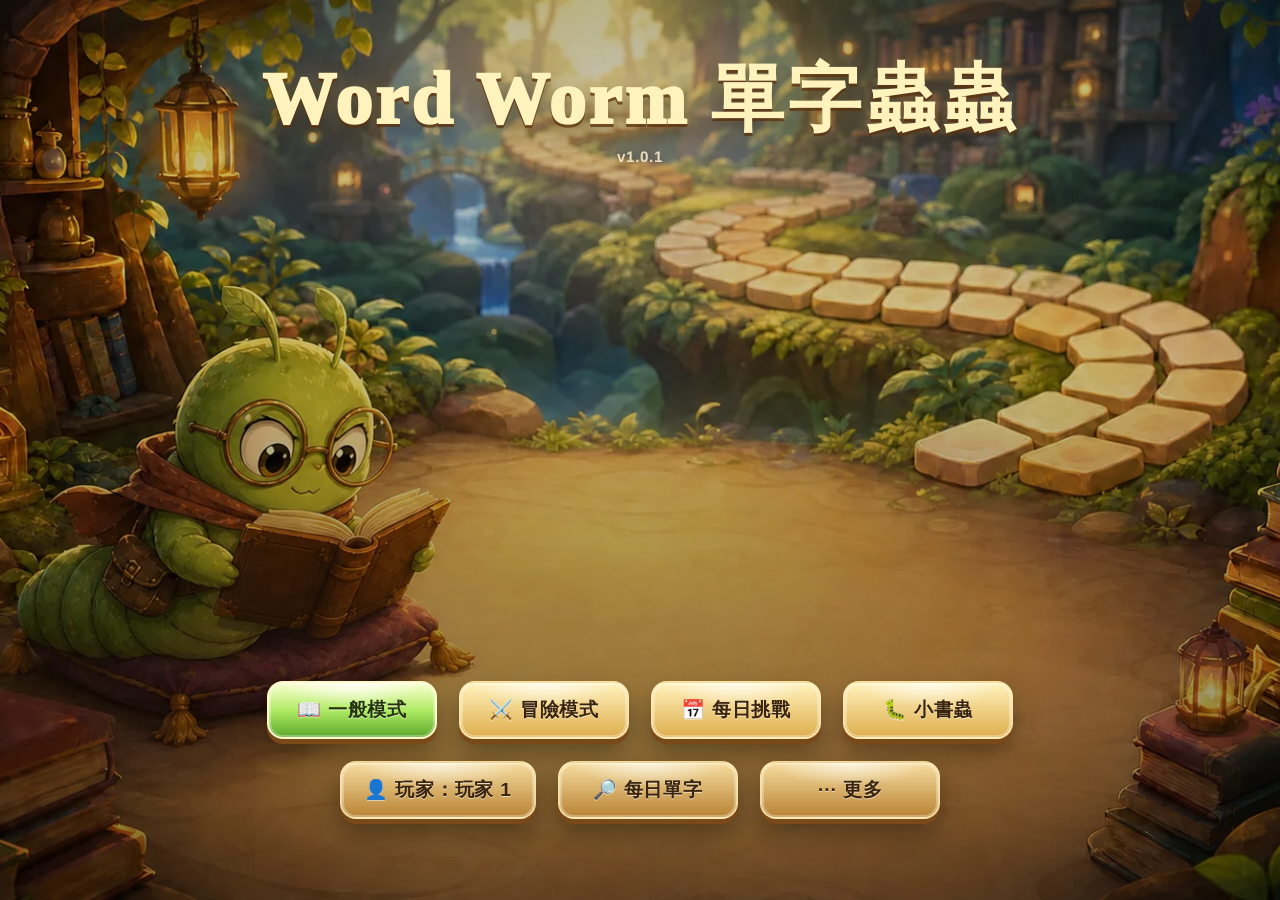
==== commit 500a67fb: "update: 玩家名稱修改" ====
--- a/index.html
+++ b/index.html
@@ -33,12 +33,13 @@
     <button id="modesel-adventure" class="mode-btn mode-entry">⚔️ 冒險模式</button>
     <button id="modesel-daily" class="mode-btn mode-entry">📅 每日挑戰</button>
     <button id="modesel-kids" class="mode-btn mode-entry">🐛 小書蟲</button>
+    <button id="profile-open" class="mode-btn mode-entry profile-action-btn" type="button">👤 玩家</button>
     <button id="wotd-open" class="mode-btn mode-entry utility-btn">🔎 每日單字</button>
     <div id="more-menu" class="more-menu mode-entry">
       <button id="more-toggle" class="mode-btn utility-btn" type="button" aria-expanded="false" aria-controls="more-menu-panel">⋯ 更多</button>
       <div id="more-menu-panel" role="menu" aria-label="更多選項" hidden>
-        <button id="profile-open" class="more-menu-item" type="button" role="menuitem">👤 玩家</button>
         <button id="wordbook-open" class="more-menu-item" type="button" role="menuitem">⭐ 我的單字本</button>
+        <button id="daily-leaderboard-menu" class="more-menu-item" type="button" role="menuitem">🌍 每日排行榜</button>
         <button id="sync-open" class="more-menu-item" type="button" role="menuitem">🔁 同步進度</button>
       </div>
     </div>
@@ -162,20 +163,27 @@
           <div id="daily-entry-title">📅 每日挑戰 <b id="daily-entry-no">#1</b></div>
           <div id="daily-entry-rules"></div>
           <div id="daily-entry-streak">🔥 連續挑戰 <b>0</b> 天</div>
-          <button id="daily-start">開始今日挑戰</button>
+          <div class="daily-entry-actions">
+            <button id="daily-start">開始今日挑戰</button>
+            <button id="daily-leaderboard-open" class="secondary" type="button">🌍 全球排行榜</button>
+          </div>
         </section>
         <div id="daily-topbar">
           <span id="daily-progress">分數 <b>0</b> / 300</span>
           <span id="daily-tiles">已用 <b>0</b> 磚｜剩 <b>49</b> 磚</span>
           <span id="daily-actions">
             <button id="daily-help" class="secondary" title="查看規則">❓ 規則</button>
+            <button id="daily-play-leaderboard" class="secondary" type="button">🌍 排行榜</button>
             <button id="daily-endrun" class="secondary danger-action">放棄挑戰</button>
           </span>
         </div>
         <section id="daily-locked" aria-label="今日已完成">
           <h3>今日挑戰已完成 ✅</h3>
           <div id="daily-locked-result"></div>
-          <button id="daily-locked-copy">📋 複製結果</button>
+          <div class="daily-locked-actions">
+            <button id="daily-locked-copy">📋 複製結果</button>
+            <button id="daily-locked-leaderboard" class="secondary" type="button">🌍 看排行榜</button>
+          </div>
           <div id="daily-locked-tomorrow">明天再來！距離明日題目</div>
           <div id="daily-countdown">--:--:--</div>
         </section>
@@ -335,6 +343,10 @@
         <button id="profile-close" class="icon-btn" type="button" title="關閉" aria-label="關閉">✕</button>
       </div>
       <p class="profile-help">同一台手機或電腦可以切換不同玩家；經典、冒險、每日挑戰、小書蟲和單字本會分開儲存。</p>
+      <div class="profile-current">
+        <span>目前玩家：<b id="profile-current-name">玩家 1</b></span>
+        <button id="profile-rename-current" class="secondary profile-mini-btn" type="button">改目前名稱</button>
+      </div>
       <div id="profile-list" class="profile-list"></div>
       <div class="profile-create">
         <input id="profile-name-input" type="text" maxlength="20" autocomplete="off" placeholder="新玩家名稱">
@@ -366,8 +378,11 @@
       <div id="daily-f-line">—</div>
       <div id="daily-f-words">—</div>
     </div>
-    <button id="daily-copy">📋 複製結果</button>
-    <button id="daily-close" class="secondary">關閉</button>
+    <div class="daily-gameover-actions">
+      <button id="daily-copy">📋 複製結果</button>
+      <button id="daily-f-leaderboard" class="secondary" type="button">🌍 看排行榜</button>
+      <button id="daily-close" class="secondary">關閉</button>
+    </div>
   </div>
   <!-- 每日挑戰規則浮層（對局中按「?」開啟；點背景或關閉鈕收起） -->
   <div id="daily-rules" role="dialog" aria-modal="true" aria-label="每日挑戰規則">
@@ -376,6 +391,25 @@
       <div id="daily-rules-body"></div>
       <button id="daily-rules-close">知道了</button>
     </div>
+  </div>
+  <div id="daily-leaderboard-modal" class="word-modal" role="dialog" aria-modal="true" aria-labelledby="daily-leaderboard-title" hidden>
+    <article id="daily-leaderboard-card" class="word-card">
+      <div class="word-card-top">
+        <div>
+          <div class="word-card-kicker">Daily Challenge</div>
+          <h2 id="daily-leaderboard-title">全球排行榜</h2>
+          <div id="daily-leaderboard-date" class="word-card-date">—</div>
+        </div>
+        <button id="daily-leaderboard-close" class="icon-btn" type="button" title="關閉" aria-label="關閉">✕</button>
+      </div>
+      <div id="daily-leaderboard-tabs" role="tablist" aria-label="排行榜類型">
+        <button class="daily-leaderboard-tab active" type="button" data-daily-leaderboard-tab="today" role="tab" aria-selected="true">今天</button>
+        <button class="daily-leaderboard-tab" type="button" data-daily-leaderboard-tab="yesterday" role="tab" aria-selected="false">昨天</button>
+        <button class="daily-leaderboard-tab" type="button" data-daily-leaderboard-tab="all_time" role="tab" aria-selected="false">累計</button>
+      </div>
+      <div id="daily-leaderboard-status" aria-live="polite">排行榜載入中…</div>
+      <div id="daily-leaderboard-list"></div>
+    </article>
   </div>
   <div id="adv-gameover">
     <img class="adv-gameover-art" src="assets/ui/adv-gameover-defeat.webp" width="1024" height="1536" loading="lazy" decoding="async" alt="Lex exhausted on an open storybook with a cracked magic staff">
@@ -424,6 +458,8 @@
 <script src="js/story.js"></script>
 <script src="js/adventure-data.js"></script>
 <script src="js/daily.js"></script>
+<script src="js/daily-leaderboard-config.js"></script>
+<script src="js/daily-leaderboard.js"></script>
 <!-- game 系列載入順序有依賴：core 先（共用狀態）、boot 最後（跨檔繫結與進入點），
      其餘照原始單檔的段落順序排列，詳見各檔檔頭說明 -->
 <script src="js/version.js"></script>
--- a/css/base.css
+++ b/css/base.css
@@ -187,8 +187,9 @@
     z-index: 2;
     transform: translateX(-50%);
     display: flex;
+    flex-wrap: wrap;
     gap: clamp(12px, 2.5vw, 22px);
-    width: min(620px, calc(100vw - 32px));
+    width: min(760px, calc(100vw - 32px));
     margin: 0;
     justify-content: center;
   }
@@ -231,8 +232,8 @@
     transform: translateY(1px);
   }
   body.home-screen .mode-btn {
-    /* 四顆主模式鈕並列（一般／冒險／每日／小書蟲），窄螢幕交給後面的 RWD 堆疊 */
-    min-width: min(176px, calc((100vw - 98px) / 4));
+    /* 主模式與工具入口可換行；窄螢幕交給後面的 RWD 堆疊 */
+    min-width: min(170px, calc((100vw - 104px) / 4));
     min-height: 58px;
     padding: 14px 22px;
     border-radius: 16px;
--- a/css/board.css
+++ b/css/board.css
@@ -127,6 +127,7 @@
     line-height: 1.35;
   }
   body:not(.mode-classic) #classic-pressure { display: none; }
+  #classic-pressure[hidden] { display: none; }
   #classic-pressure-main {
     color: #ffe39a;
   }
--- a/css/daily-kids.css
+++ b/css/daily-kids.css
@@ -481,6 +481,14 @@
   .daily-rules-list b { color: var(--gold); }
   #daily-entry-streak { font-size: .95rem; margin-bottom: 12px; }
   #daily-entry-streak b { color: var(--orange); }
+  .daily-entry-actions,
+  .daily-locked-actions,
+  .daily-gameover-actions {
+    display: flex;
+    flex-wrap: wrap;
+    justify-content: center;
+    gap: 8px;
+  }
 
   /* 對局中上方資訊列 */
   #daily-topbar { font-size: .92rem; }
@@ -543,6 +551,112 @@
   #daily-f-line { color: var(--gold); font-size: 1.15rem; }
   #daily-f-words { font-size: .9rem; opacity: .85; }
 
+  /* 全球排行榜 */
+  #daily-leaderboard-card {
+    width: min(760px, calc(100vw - 32px));
+  }
+  #daily-leaderboard-title {
+    margin: 0;
+    color: var(--gold);
+    font-family: var(--font-display);
+    font-size: 1.65rem;
+    line-height: 1.15;
+  }
+  #daily-leaderboard-tabs {
+    display: grid;
+    grid-template-columns: repeat(3, minmax(0, 1fr));
+    gap: 7px;
+    margin: 6px 0 12px;
+  }
+  .daily-leaderboard-tab {
+    min-width: 0;
+    padding: 9px 10px;
+    border: 1px solid rgba(255,217,122,.28);
+    border-radius: 8px;
+    background: rgba(0,0,0,.22);
+    color: var(--parchment);
+    font-family: var(--font-zh-ui);
+    font-size: .88rem;
+    font-weight: 900;
+    cursor: pointer;
+  }
+  .daily-leaderboard-tab.active {
+    color: var(--wood-deepest);
+    border-color: rgba(255,217,122,.85);
+    background: linear-gradient(180deg, #ffe2a0, #d59b35);
+    box-shadow: 0 2px 0 rgba(83,45,11,.85);
+  }
+  #daily-leaderboard-status {
+    min-height: 1.45em;
+    margin-bottom: 10px;
+    color: var(--gold);
+    font-size: .9rem;
+    font-weight: 800;
+    line-height: 1.45;
+    text-align: center;
+  }
+  #daily-leaderboard-list {
+    display: grid;
+    gap: 7px;
+  }
+  .daily-leaderboard-row {
+    display: grid;
+    grid-template-columns: 42px minmax(0, 1fr) auto;
+    gap: 10px;
+    align-items: center;
+    min-height: 48px;
+    padding: 9px 11px;
+    border: 1px solid rgba(255,217,122,.18);
+    border-radius: 8px;
+    background: rgba(0,0,0,.18);
+  }
+  .daily-leaderboard-row.mine {
+    border-color: rgba(143,212,122,.75);
+    background: rgba(143,212,122,.13);
+  }
+  .daily-leaderboard-rank {
+    color: var(--gold);
+    font-family: var(--font-letter);
+    font-size: 1rem;
+    font-weight: 950;
+    text-align: center;
+  }
+  .daily-leaderboard-player {
+    min-width: 0;
+  }
+  .daily-leaderboard-name {
+    overflow: hidden;
+    color: var(--ivory);
+    font-size: .95rem;
+    font-weight: 900;
+    text-overflow: ellipsis;
+    white-space: nowrap;
+  }
+  .daily-leaderboard-sub {
+    margin-top: 2px;
+    color: var(--tan);
+    font-size: .76rem;
+    font-weight: 800;
+  }
+  .daily-leaderboard-score {
+    color: var(--gold);
+    font-family: var(--font-letter);
+    font-size: .98rem;
+    font-weight: 950;
+    text-align: right;
+    white-space: nowrap;
+  }
+  .daily-leaderboard-empty {
+    padding: 28px 12px;
+    border: 1px dashed rgba(255,217,122,.28);
+    border-radius: 8px;
+    color: var(--tan);
+    font-size: .92rem;
+    font-weight: 800;
+    line-height: 1.55;
+    text-align: center;
+  }
+
   /* 規則說明浮層（對局中按「?」開啟） */
   #daily-rules {
     position: fixed; inset: 0; background: rgba(10,5,0,.7);
@@ -570,6 +684,14 @@
     #daily-actions button { padding: 3px 9px; font-size: .72rem; }
     .daily-rules-list { font-size: .8rem; line-height: 1.65; }
     #daily-countdown { font-size: 1.4rem; }
+    .daily-leaderboard-row {
+      grid-template-columns: 34px minmax(0, 1fr);
+      gap: 8px;
+    }
+    .daily-leaderboard-score {
+      grid-column: 2;
+      text-align: left;
+    }
     /* 首頁三顆鈕在極窄螢幕縮小內距與字級，盡量一排放下 */
     body.home-screen .mode-btn { padding: 10px 8px; font-size: .9rem; min-height: 48px; }
   }
--- a/css/word-of-day.css
+++ b/css/word-of-day.css
@@ -85,6 +85,28 @@
     gap: 9px;
     margin-top: 14px;
   }
+  .profile-current {
+    display: grid;
+    grid-template-columns: minmax(0, 1fr) auto;
+    gap: 8px;
+    align-items: center;
+    margin-top: 12px;
+    padding: 10px 11px;
+    border: 1px solid rgba(255,217,122,.34);
+    border-radius: 8px;
+    background: rgba(255,217,122,.1);
+    color: #fff0cf;
+    font-family: var(--font-zh-ui);
+    font-size: .92rem;
+    font-weight: 850;
+  }
+  .profile-current span {
+    min-width: 0;
+    overflow-wrap: anywhere;
+  }
+  .profile-current b {
+    color: var(--gold);
+  }
   .profile-row {
     display: grid;
     grid-template-columns: minmax(0, 1fr) auto auto;
@@ -137,6 +159,16 @@
     min-height: 1.4em;
     margin-top: 10px;
     color: var(--gold);
+  }
+  @media (max-width: 480px) {
+    .profile-current,
+    .profile-create {
+      grid-template-columns: 1fr;
+    }
+    .profile-current button,
+    .profile-create button {
+      width: 100%;
+    }
   }
 
   .word-modal {
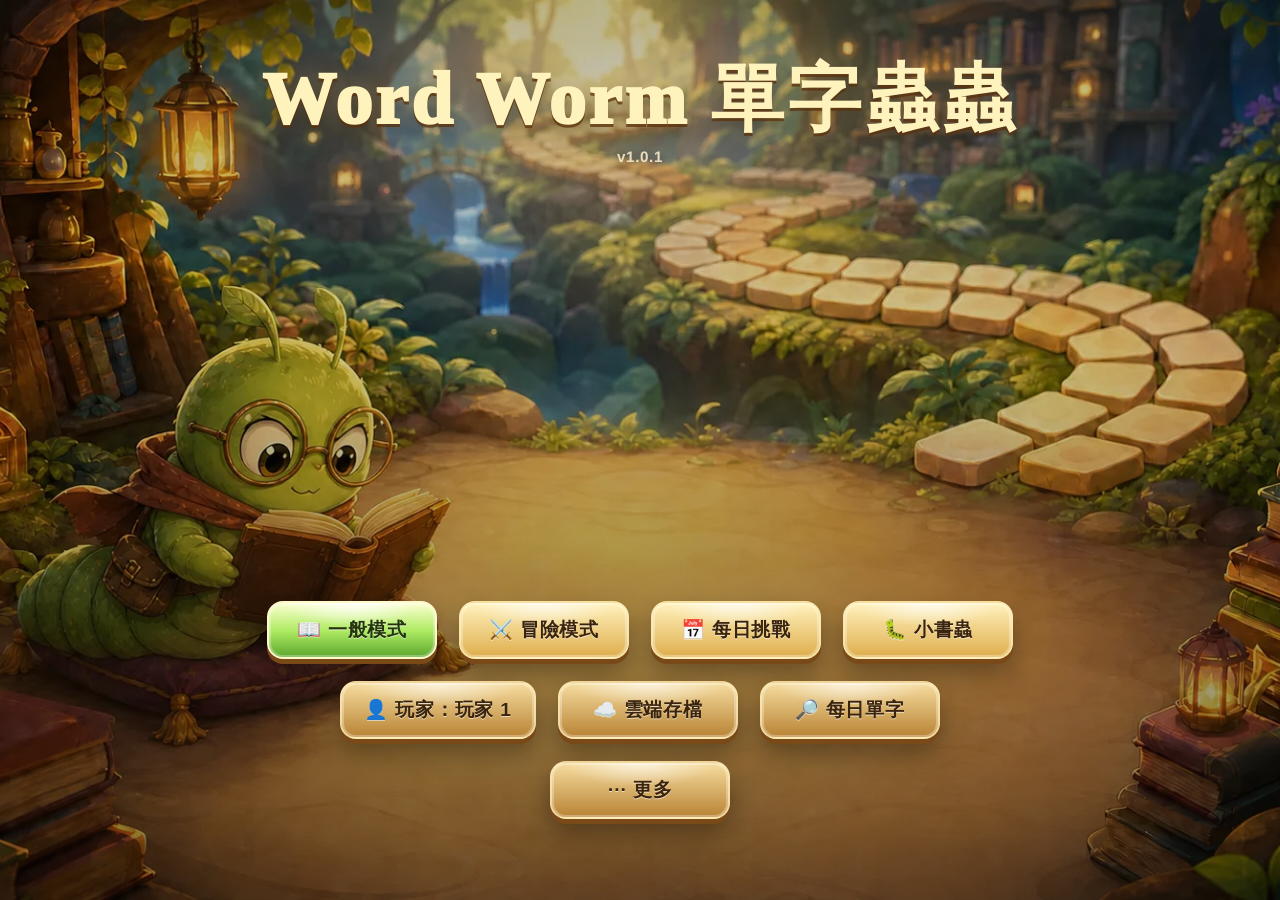
==== commit 8bb5504c: "Add homepage cloud save entry" ====
--- a/index.html
+++ b/index.html
@@ -34,6 +34,7 @@
     <button id="modesel-daily" class="mode-btn mode-entry">📅 每日挑戰</button>
     <button id="modesel-kids" class="mode-btn mode-entry">🐛 小書蟲</button>
     <button id="profile-open" class="mode-btn mode-entry profile-action-btn" type="button">👤 玩家</button>
+    <button id="cloud-open" class="mode-btn mode-entry sync-action-btn" type="button">☁️ 雲端存檔</button>
     <button id="wotd-open" class="mode-btn mode-entry utility-btn">🔎 每日單字</button>
     <div id="more-menu" class="more-menu mode-entry">
       <button id="more-toggle" class="mode-btn utility-btn" type="button" aria-expanded="false" aria-controls="more-menu-panel">⋯ 更多</button>
@@ -312,6 +313,16 @@
         </div>
         <button id="sync-close" class="icon-btn" type="button" title="關閉" aria-label="關閉">✕</button>
       </div>
+      <div class="sync-panel cloud-panel">
+        <h3>Google 雲端存檔</h3>
+        <p id="cloud-auth-status" aria-live="polite">尚未登入 Google</p>
+        <div class="sync-actions">
+          <button id="cloud-login" type="button">使用 Google 登入</button>
+          <button id="cloud-logout" class="secondary" type="button" hidden>登出</button>
+          <button id="cloud-sync-now" class="secondary" type="button" disabled>立即檢查上傳</button>
+        </div>
+        <p class="cloud-help">登入後會每 10 秒檢查一次目前玩家；存檔內容沒有變就不會上傳。</p>
+      </div>
       <div class="sync-panel">
         <h3>這台裝置 → 另一台裝置</h3>
         <p>在電腦按「產生同步資料」，會匯出目前玩家；把連結傳到手機打開，或把同步碼貼到手機的匯入欄。</p>
@@ -330,6 +341,7 @@
           <button id="sync-import" type="button">匯入進度</button>
         </div>
       </div>
+      <p id="cloud-status" aria-live="polite"></p>
       <p id="sync-status" aria-live="polite"></p>
     </article>
   </div>
@@ -454,6 +466,8 @@
     </div>
   </div>
 
+<script src="vendor/supabase.min.js"></script>
+<script src="js/cloud-config.js"></script>
 <script src="js/game-profile.js"></script>
 <script src="js/story.js"></script>
 <script src="js/adventure-data.js"></script>
@@ -474,6 +488,7 @@
 <script src="js/game-boot.js"></script>
 <script src="js/kids.js"></script>
 <script src="js/word-of-day.js"></script>
+<script src="js/cloud-save.js"></script>
 <script>
   if ('serviceWorker' in navigator) {
     window.addEventListener('load', () => {
--- a/css/word-of-day.css
+++ b/css/word-of-day.css
@@ -33,7 +33,7 @@
     font-size: 1.18rem;
     letter-spacing: .02em;
   }
-  .sync-panel p, #sync-status {
+  .sync-panel p, #sync-status, #cloud-status {
     margin: 0;
     color: var(--parchment);
     font-size: .9rem;
@@ -65,7 +65,18 @@
     user-select: text;
     -webkit-user-select: text;
   }
-  #sync-status {
+  .cloud-panel {
+    border-color: rgba(143,212,122,.38);
+    background: rgba(20,62,34,.2);
+  }
+  #cloud-auth-status {
+    color: #fff0cf;
+  }
+  .cloud-help {
+    color: var(--tan);
+    font-size: .84rem;
+  }
+  #sync-status, #cloud-status {
     min-height: 1.4em;
     margin-top: 10px;
     color: var(--gold);
